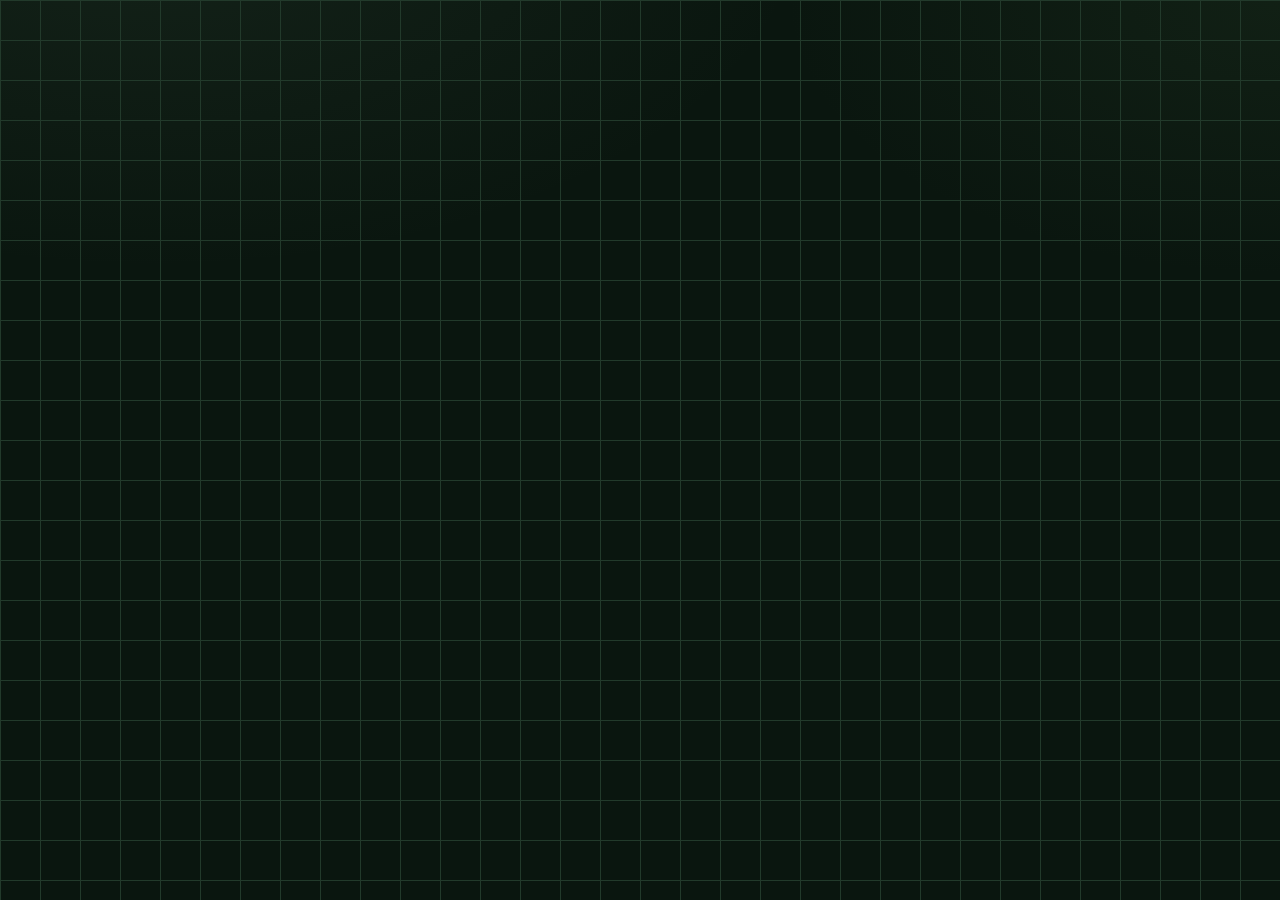
==== configuracion.html @ 3f94ef8c "Create configuracion.html" ====
<!DOCTYPE html>
<html lang="es">
<head>
  <meta charset="UTF-8" />
  <meta name="viewport" content="width=device-width, initial-scale=1.0" />
  <title>Configuración — Gestión de pedidos</title>
  <link rel="stylesheet" href="styles.css" />
  <link rel="icon" type="image/x-icon" href="favicon.ico">
</head>
<body>

<!-- ============================================================
     MODAL DE LOGIN
============================================================ -->
<div class="modal-overlay" id="modal-login-overlay">
  <div class="modal modal-login" id="modal-login">
    <div class="login-header">
      <img src="LOGO-Photoroom.png" alt="Logo" class="login-logo" />
      <h2>Gestión de Pedidos</h2>
      <p>Inicia sesión para continuar</p>
    </div>
    <div class="login-body">
      <div class="modal-field">
        <label for="login-email">📧 Email</label>
        <input type="email" id="login-email" placeholder="tu@email.com" />
      </div>
      <div class="modal-field">
        <label for="login-password">🔒 Contraseña</label>
        <input type="password" id="login-password" placeholder="••••••••" />
      </div>
      <p class="modal-hint error-msg" id="login-error" style="margin-top: 8px;"></p>
      <p class="modal-hint" id="login-loading" style="color: var(--text-muted); text-align: center; display: none;">
        Validando credenciales...
      </p>
    </div>
    <div class="login-footer">
      <button class="modal-btn primary" id="btn-login" onclick="autenticarConfig()" style="width: 100%;">
        🔓 Iniciar sesión
      </button>
    </div>
    <div class="login-footer-info">
      <small>🔐 Tu sesión se mantendrá segura. Cerrar la sesión eliminará tu token.</small>
    </div>
  </div>
</div>

<!-- ============================================================
     CONTENIDO PRINCIPAL
============================================================ -->
<div class="main-container" id="main-app" style="display: none;">
<div class="app-shell">

  <!-- SIDEBAR -->
  <aside class="sidebar">
    <div class="sidebar-logo">
      <img src="LOGO-Photoroom.png" alt="Logo" />
      <span>Gestión de<br>Pedidos</span>
    </div>

    <ul class="sidebar-nav">
      <li><a href="index.html">
        <svg width="17" height="17" viewBox="0 0 24 24" fill="none" stroke="currentColor" stroke-width="2" stroke-linecap="round" stroke-linejoin="round"><circle cx="9" cy="21" r="1"></circle><circle cx="20" cy="21" r="1"></circle><path d="M1 1h4l2.68 13.39a2 2 0 0 0 2 1.61h9.72a2 2 0 0 0 2-1.61L23 6H6"></path></svg>
        <span>Pedidos</span>
      </a></li>
      <li><a href="Reportes.html">
        <svg width="17" height="17" viewBox="0 0 24 24" fill="none" stroke="currentColor" stroke-width="2" stroke-linecap="round" stroke-linejoin="round"><line x1="18" y1="20" x2="18" y2="10"></line><line x1="12" y1="20" x2="12" y2="4"></line><line x1="6" y1="20" x2="6" y2="14"></line></svg>
        <span>Reporte</span>
      </a></li>
      <li><a href="Historial.html">
        <svg width="17" height="17" viewBox="0 0 24 24" fill="none" stroke="currentColor" stroke-width="2" stroke-linecap="round" stroke-linejoin="round"><circle cx="12" cy="12" r="10"></circle><polyline points="12 6 12 12 16 14"></polyline></svg>
        <span>Historial</span>
      </a></li>
      <li><a href="Sacadores.html">
        <svg width="17" height="17" viewBox="0 0 24 24" fill="none" stroke="currentColor" stroke-width="2" stroke-linecap="round" stroke-linejoin="round"><path d="M17 21v-2a4 4 0 0 0-4-4H5a4 4 0 0 0-4 4v2"></path><circle cx="9" cy="7" r="4"></circle><path d="M23 21v-2a4 4 0 0 0-3-3.87"></path><path d="M16 3.13a4 4 0 0 1 0 7.75"></path></svg>
        <span>Sacadores</span>
      </a></li>
      <li><a href="#">
        <svg width="17" height="17" viewBox="0 0 24 24" fill="none" stroke="currentColor" stroke-width="2" stroke-linecap="round" stroke-linejoin="round"><path d="M21 16V8a2 2 0 0 0-1-1.73l-7-4a2 2 0 0 0-2 0l-7 4A2 2 0 0 0 3 8v8a2 2 0 0 0 1 1.73l7 4a2 2 0 0 0 2 0l7-4A2 2 0 0 0 21 16z"></path><polyline points="3.27 6.96 12 12.01 20.73 6.96"></polyline><line x1="12" y1="22.08" x2="12" y2="12"></line></svg>
        <span>Productos</span>
      </a></li>
      <li><a href="Configuracion.html" class="active">
        <svg width="17" height="17" viewBox="0 0 24 24" fill="none" stroke="currentColor" stroke-width="2" stroke-linecap="round" stroke-linejoin="round"><circle cx="12" cy="12" r="3"></circle><path d="M19.4 15a1.65 1.65 0 0 0 .33 1.82l.06.06a2 2 0 1 1-2.83 2.83l-.06-.06a1.65 1.65 0 0 0-1.82-.33 1.65 1.65 0 0 0-1 1.51V21a2 2 0 0 1-4 0v-.09A1.65 1.65 0 0 0 9 19.4a1.65 1.65 0 0 0-1.82.33l-.06.06a2 2 0 1 1-2.83-2.83l.06-.06a1.65 1.65 0 0 0 .33-1.82 1.65 1.65 0 0 0-1.51-1H3a2 2 0 0 1 0-4h.09A1.65 1.65 0 0 0 4.6 9a1.65 1.65 0 0 0-.33-1.82l-.06-.06a2 2 0 1 1 2.83-2.83l.06.06a1.65 1.65 0 0 0 1.82.33H9a1.65 1.65 0 0 0 1-1.51V3a2 2 0 0 1 4 0v.09a1.65 1.65 0 0 0 1 1.51 1.65 1.65 0 0 0 1.82-.33l.06-.06a2 2 0 1 1 2.83 2.83l-.06.06a1.65 1.65 0 0 0-.33 1.82V9a1.65 1.65 0 0 0 1.51 1H21a2 2 0 0 1 0 4h-.09a1.65 1.65 0 0 0-1.51 1z"></path></svg>
        <span>Configuración</span>
      </a></li>
    </ul>

    <div class="sidebar-clock">
      <div class="sidebar-clock-icon">
        <svg width="17" height="17" viewBox="0 0 24 24" fill="none" stroke="currentColor" stroke-width="2" stroke-linecap="round" stroke-linejoin="round"><circle cx="12" cy="12" r="10"></circle><polyline points="12 6 12 12 16 14"></polyline></svg>
      </div>
      <div>
        <div class="sidebar-clock-label">Hora actual</div>
        <div class="sidebar-clock-time" id="sidebar-clock-time">--:--:--</div>
        <div class="sidebar-clock-date" id="sidebar-clock-date"></div>
      </div>
    </div>
  </aside>

  <!-- CONTENIDO -->
  <div class="content-area">

    <header class="header-bar">
      <div class="header-page">
        <div class="header-page-icon">
          <svg width="18" height="18" viewBox="0 0 24 24" fill="none" stroke="currentColor" stroke-width="2" stroke-linecap="round" stroke-linejoin="round"><circle cx="12" cy="12" r="3"></circle><path d="M19.4 15a1.65 1.65 0 0 0 .33 1.82l.06.06a2 2 0 1 1-2.83 2.83l-.06-.06a1.65 1.65 0 0 0-1.82-.33 1.65 1.65 0 0 0-1 1.51V21a2 2 0 0 1-4 0v-.09A1.65 1.65 0 0 0 9 19.4a1.65 1.65 0 0 0-1.82.33l-.06.06a2 2 0 1 1-2.83-2.83l.06-.06a1.65 1.65 0 0 0 .33-1.82 1.65 1.65 0 0 0-1.51-1H3a2 2 0 0 1 0-4h.09A1.65 1.65 0 0 0 4.6 9a1.65 1.65 0 0 0-.33-1.82l-.06-.06a2 2 0 1 1 2.83-2.83l.06.06a1.65 1.65 0 0 0 1.82.33H9a1.65 1.65 0 0 0 1-1.51V3a2 2 0 0 1 4 0v.09a1.65 1.65 0 0 0 1 1.51 1.65 1.65 0 0 0 1.82-.33l.06-.06a2 2 0 1 1 2.83 2.83l-.06.06a1.65 1.65 0 0 0-.33 1.82V9a1.65 1.65 0 0 0 1.51 1H21a2 2 0 0 1 0 4h-.09a1.65 1.65 0 0 0-1.51 1z"></path></svg>
        </div>
        <span class="header-page-title">Configuración</span>
      </div>
      <div class="header-actions">
        <div class="user-menu" tabindex="0">
          <button class="user-menu-trigger" type="button">
            <span class="user-avatar">
              <svg width="15" height="15" viewBox="0 0 24 24" fill="none" stroke="currentColor" stroke-width="2" stroke-linecap="round" stroke-linejoin="round"><path d="M20 21v-2a4 4 0 0 0-4-4H8a4 4 0 0 0-4 4v2"></path><circle cx="12" cy="7" r="4"></circle></svg>
            </span>
            <span class="user-info">
              <span class="user-name" id="usuario-nombre">Usuario</span>
              <span class="user-role">Administrador</span>
            </span>
            <svg class="chevron" width="13" height="13" viewBox="0 0 24 24" fill="none" stroke="currentColor" stroke-width="2.4" stroke-linecap="round" stroke-linejoin="round"><polyline points="6 9 12 15 18 9"></polyline></svg>
          </button>
          <div class="user-menu-dropdown">
            <button type="button" onclick="cerrarSesionConfig()">
              <svg width="14" height="14" viewBox="0 0 24 24" fill="none" stroke="currentColor" stroke-width="2" stroke-linecap="round" stroke-linejoin="round"><path d="M9 21H5a2 2 0 0 1-2-2V5a2 2 0 0 1 2-2h4"></path><polyline points="16 17 21 12 16 7"></polyline><line x1="21" y1="12" x2="9" y2="12"></line></svg>
              Cerrar sesión
            </button>
          </div>
        </div>
      </div>
    </header>

    <div class="page-heading">
      <h1>Configuración</h1>
      <p>Administra usuarios, roles y los parámetros generales del sistema</p>
    </div>

    <!-- ============================================================
         LAYOUT: sub-nav de configuración + panel de contenido
    ============================================================ -->
    <div class="config-layout" style="display:flex;gap:20px;align-items:flex-start;">

      <!-- SUB-NAV -->
      <nav class="config-subnav" style="flex:0 0 260px;background:var(--surface,#161622);border-radius:12px;padding:10px;">
        <button class="config-tab-btn active" data-tab="usuarios" onclick="mostrarTabConfig('usuarios')">👥 Gestión de Usuarios y Roles</button>
        <button class="config-tab-btn" data-tab="general" onclick="mostrarTabConfig('general')">⚙️ Configuración General</button>
        <button class="config-tab-btn" data-tab="sucursales" onclick="mostrarTabConfig('sucursales')">🏬 Sucursales</button>
        <button class="config-tab-btn" data-tab="horarios" onclick="mostrarTabConfig('horarios')">⏱️ Horarios y Pausas Automáticas</button>
        <button class="config-tab-btn" data-tab="apariencia" onclick="mostrarTabConfig('apariencia')">🎨 Apariencia</button>
        <button class="config-tab-btn" data-tab="notificaciones" onclick="mostrarTabConfig('notificaciones')">🔔 Notificaciones</button>
        <button class="config-tab-btn" data-tab="parametros" onclick="mostrarTabConfig('parametros')">📦 Parámetros de Pedidos</button>
        <button class="config-tab-btn" data-tab="seguridad" onclick="mostrarTabConfig('seguridad')">🔒 Seguridad</button>
        <button class="config-tab-btn" data-tab="backups" onclick="mostrarTabConfig('backups')">💾 Copias de Seguridad</button>
        <button class="config-tab-btn" data-tab="integraciones" onclick="mostrarTabConfig('integraciones')">🔌 Integraciones</button>
        <button class="config-tab-btn" data-tab="reportes-config" onclick="mostrarTabConfig('reportes-config')">📊 Configuración de Reportes</button>
      </nav>

      <!-- PANEL -->
      <div class="config-panel" style="flex:1;min-width:0;">

        <!-- ── TAB: USUARIOS (funcional) ── -->
        <div class="config-tab-panel" id="tab-usuarios">
          <div class="filters-card">
            <div class="filters-card-title">Usuarios del sistema</div>
            <div class="filters-actions">
              <button class="add" type="button" onclick="abrirModalUsuario()">+ Registrar usuario</button>
            </div>
          </div>

          <div class="list-section">
            <div class="list-toolbar">
              <input type="text" id="usr-filtro-texto" placeholder="🔍 Buscar por nombre o email..." oninput="renderListaUsuarios()" />
              <span class="filter-count" id="usr-filter-count">0 usuarios</span>
            </div>
            <div id="usuarios-list">
              <div class="empty-state" id="usr-empty-state">
                <div class="empty-state-icon">👥</div>
                <div>No hay usuarios registrados todavía.</div>
              </div>
            </div>
          </div>
        </div>

        <!-- ── TABS placeholder (arquitectura lista, contenido pendiente) ── -->
        <div class="config-tab-panel" id="tab-general" style="display:none;">
          <div class="filters-card"><div class="filters-card-title">⚙️ Configuración General</div>
          <p class="modal-hint">Próximamente: nombre de la empresa, zona horaria, moneda.</p></div>
        </div>
        <div class="config-tab-panel" id="tab-sucursales" style="display:none;">
          <div class="filters-card"><div class="filters-card-title">🏬 Sucursales</div>
          <p class="modal-hint">Próximamente: alta y gestión de sucursales/almacenes.</p></div>
        </div>
        <div class="config-tab-panel" id="tab-horarios" style="display:none;">
          <div class="filters-card"><div class="filters-card-title">⏱️ Horarios y Pausas Automáticas</div>
          <p class="modal-hint">Ya gestionable hoy desde <a href="Sacadores.html">Sacadores</a> (horario individual) y el botón "Horas Extras" en Pedidos. Aquí irán las reglas globales por defecto.</p></div>
        </div>
        <div class="config-tab-panel" id="tab-apariencia" style="display:none;">
          <div class="filters-card"><div class="filters-card-title">🎨 Apariencia</div>
          <p class="modal-hint">Próximamente: tema, colores y logo.</p></div>
        </div>
        <div class="config-tab-panel" id="tab-notificaciones" style="display:none;">
          <div class="filters-card"><div class="filters-card-title">🔔 Notificaciones</div>
          <p class="modal-hint">Próximamente: alertas por email/Slack de pedidos atrasados.</p></div>
        </div>
        <div class="config-tab-panel" id="tab-parametros" style="display:none;">
          <div class="filters-card"><div class="filters-card-title">📦 Parámetros de Pedidos</div>
          <p class="modal-hint">Próximamente: umbral de equipo (hoy fijo en 100 referencias) y otros valores por defecto.</p></div>
        </div>
        <div class="config-tab-panel" id="tab-seguridad" style="display:none;">
          <div class="filters-card"><div class="filters-card-title">🔒 Seguridad</div>
          <p class="modal-hint">Próximamente: expiración de sesión, políticas de contraseña.</p></div>
        </div>
        <div class="config-tab-panel" id="tab-backups" style="display:none;">
          <div class="filters-card"><div class="filters-card-title">💾 Copias de Seguridad</div>
          <p class="modal-hint">Próximamente: exportar/respaldar la base de datos.</p></div>
        </div>
        <div class="config-tab-panel" id="tab-integraciones" style="display:none;">
          <div class="filters-card"><div class="filters-card-title">🔌 Integraciones</div>
          <p class="modal-hint">Próximamente: webhooks u otras integraciones externas.</p></div>
        </div>
        <div class="config-tab-panel" id="tab-reportes-config" style="display:none;">
          <div class="filters-card"><div class="filters-card-title">📊 Configuración de Reportes</div>
          <p class="modal-hint">Próximamente: KPIs por defecto del dashboard de Reportes.</p></div>
        </div>

      </div>
    </div>

  </div><!-- /content-area -->

</div><!-- /app-shell -->
</div><!-- /main-container -->

<!-- ============================================================
     MODAL: Registrar / Editar usuario
============================================================ -->
<div class="modal-overlay" id="modal-usuario-overlay" onclick="handleUsuarioOverlayClick(event)">
  <div class="modal" id="modal-usuario" style="max-width:480px;">
    <div class="modal-header">
      <div class="modal-title" id="usuario-modal-title">Registrar usuario</div>
      <div class="modal-subtitle">Nombre, email, contraseña y rol</div>
    </div>
    <div class="modal-body">
      <div class="modal-field">
        <label for="usr-nombre">Nombre completo</label>
        <input type="text" id="usr-nombre" placeholder="Ej: María Pérez" />
      </div>
      <div class="modal-field">
        <label for="usr-email">Email</label>
        <input type="email" id="usr-email" placeholder="usuario@empresa.com" />
      </div>
      <div class="modal-field">
        <label for="usr-password">Contraseña <span id="usr-password-hint-edit" style="display:none;font-weight:400;">(dejar vacío para no cambiarla)</span></label>
        <input type="password" id="usr-password" placeholder="Mínimo 6 caracteres" />
      </div>
      <div class="modal-field">
        <label for="usr-rol">Rol</label>
        <select id="usr-rol">
          <option value="Operador">Operador</option>
          <option value="Administrador">Administrador</option>
        </select>
      </div>
      <div class="modal-field" id="usr-activo-wrap" style="display:none;align-items:center;gap:8px;">
        <input type="checkbox" id="usr-activo" style="width:auto;" />
        <label for="usr-activo" style="margin:0;">Activo</label>
      </div>
      <p class="modal-hint error-msg" id="usr-error"></p>
    </div>
    <div class="modal-footer">
      <button class="modal-btn secondary" onclick="cerrarModalUsuario()">Cancelar</button>
      <button class="modal-btn primary" id="usr-btn-guardar" onclick="guardarUsuario()">Guardar</button>
    </div>
  </div>
</div>

<style>
  .config-tab-btn {
    display: block;
    width: 100%;
    text-align: left;
    padding: 10px 12px;
    margin-bottom: 4px;
    border: none;
    border-radius: 8px;
    background: transparent;
    color: inherit;
    font-size: 13px;
    cursor: pointer;
  }
  .config-tab-btn:hover { background: var(--surface2, #1e1e2e); }
  .config-tab-btn.active { background: var(--accent, #2d6a4f); color: #fff; font-weight: 600; }
</style>

<!-- Scripts en orden correcto -->
<script src="gm-api.js"></script>
<script src="configuracion.js"></script>

<script>
  function handleUsuarioOverlayClick(e) {
    if (e.target === document.getElementById("modal-usuario-overlay")) cerrarModalUsuario();
  }
  document.addEventListener("DOMContentLoaded", () => {
    document.addEventListener("keydown", e => {
      if (e.key === "Escape") cerrarModalUsuario();
    });
    inicializarAutenticacionConfig();
  });
</script>

</body>
</html>
---- styles.css ----
/* ============================================================
   GESTIÓN DE PEDIDOS — DESIGN SYSTEM
   Paleta: Bosque profundo (#0F2A1D → #E3EED4)
   ============================================================ */

/* ============================================================
   IMPORTS
============================================================ */
@import url('https://fonts.googleapis.com/css2?family=Manrope:wght@400;500;600;700;800&family=JetBrains+Mono:wght@400;500;600;700&display=swap');

/* ============================================================
   TOKENS
   — Los 5 tonos de la paleta viven tal cual como fondo/texto.
   — Los estados (éxito/alerta/peligro/equipo) usan matices
     complementarios (ámbar, terracota, petróleo) para no
     competir visualmente con el verde de marca.
============================================================ */
:root {
  /* Superficie — construida a partir de #0F2A1D / #375534 */
  --bg:            #0a160f;
  --bg-surface:    #0f2118;
  --bg-card:       #14281d;
  --bg-elevated:   rgba(55, 85, 52, 0.32);
  --border:        #223a2b;
  --border-light:  #3a5a41;

  /* Marca — #6B9071 y #375534 de la paleta */
  --accent:        #6b9071;
  --accent-soft:   #86a98d;
  --accent-deep:   #375534;
  --accent-glow:   rgba(107, 144, 113, 0.30);

  /* Estados semánticos (complementarios, no verdes) */
  --success:       #7fb88f;
  --success-glow:  rgba(127, 184, 143, 0.24);
  --warn:          #d9a441;
  --warn-glow:     rgba(217, 164, 65, 0.22);
  --danger:        #c1543c;
  --danger-glow:   rgba(193, 84, 60, 0.22);
  --team:          #4c8b93;
  --team-glow:     rgba(76, 139, 147, 0.26);
  --team-dim:      rgba(76, 139, 147, 0.13);

  /* Texto — #E3EED4 y #AEC3B0 de la paleta */
  --text-primary:   #e3eed4;
  --text-secondary: #aec3b0;
  --text-muted:     #6e8577;

  --radius-sm:  8px;
  --radius:     14px;
  --radius-lg:  20px;
  --radius-pill: 999px;

  --font-ui:   'Manrope', sans-serif;
  --font-mono: 'JetBrains Mono', monospace;

  --ease: cubic-bezier(0.22, 1, 0.36, 1);
  --ease-snap: cubic-bezier(0.34, 1.56, 0.64, 1);

  --shadow-card:     0 4px 24px rgba(4, 12, 8, 0.5), 0 1px 3px rgba(4, 12, 8, 0.35);
  --shadow-elevated: 0 24px 60px rgba(3, 9, 6, 0.6);
  --shadow-glow:     0 0 26px var(--accent-glow);

  /* Ancho del panel lateral, referenciado por el shell y el header */
  --sidebar-w: 240px;
}

/* ============================================================
   RESET & BASE
============================================================ */
*, *::before, *::after {
  margin: 0; padding: 0;
  box-sizing: border-box;
}

html { scroll-behavior: smooth; }

::selection {
  background: var(--accent-deep);
  color: var(--text-primary);
}

body {
  background:
    radial-gradient(1100px 600px at 12% -10%, rgba(107, 144, 113, 0.10), transparent 60%),
    radial-gradient(900px 500px at 100% 0%, rgba(55, 85, 52, 0.16), transparent 55%),
    var(--bg);
  color: var(--text-primary);
  font-family: var(--font-ui);
  font-size: 14px;
  line-height: 1.6;
  min-height: 100vh;
  padding: 24px 28px 60px;
  background-image:
    linear-gradient(var(--border) 1px, transparent 1px),
    linear-gradient(90deg, var(--border) 1px, transparent 1px),
    radial-gradient(1100px 600px at 12% -10%, rgba(107, 144, 113, 0.10), transparent 60%),
    radial-gradient(900px 500px at 100% 0%, rgba(55, 85, 52, 0.16), transparent 55%);
  background-size: 40px 40px, 40px 40px, auto, auto;
  background-attachment: fixed;
}

/* Foco de teclado visible en toda la app */
a:focus-visible,
button:focus-visible,
input:focus-visible,
select:focus-visible {
  outline: 2px solid var(--accent);
  outline-offset: 2px;
}

@media (prefers-reduced-motion: reduce) {
  *, *::before, *::after {
    animation-duration: 0.001ms !important;
    animation-iteration-count: 1 !important;
    transition-duration: 0.001ms !important;
    scroll-behavior: auto !important;
  }
}

/* ============================================================
   SCROLLBAR
============================================================ */
::-webkit-scrollbar { width: 6px; height: 6px; }
::-webkit-scrollbar-track { background: transparent; }
::-webkit-scrollbar-thumb {
  background: var(--border-light);
  border-radius: 3px;
}
::-webkit-scrollbar-thumb:hover { background: var(--accent); }

/* ============================================================
   NAVBAR
============================================================ */
.navbar {
  background: var(--bg-surface);
  border: 1px solid var(--border);
  border-radius: var(--radius-lg);
  padding: 14px 24px;
  display: flex;
  justify-content: space-between;
  align-items: center;
  margin-bottom: 32px;
  position: sticky;
  top: 16px;
  z-index: 100;
  backdrop-filter: blur(12px);
  box-shadow: var(--shadow-card);
  position: relative;
  overflow: hidden;
}

.navbar::after {
  content: "";
  position: absolute;
  left: 0; right: 0; bottom: 0;
  height: 2px;
  background: linear-gradient(90deg, transparent, var(--accent), transparent);
  background-size: 200% 100%;
  animation: navGlide 6s var(--ease) infinite;
  opacity: 0.55;
}

@keyframes navGlide {
  0%   { background-position: 200% 0; }
  100% { background-position: -200% 0; }
}

.navbar-logo {
  display: flex;
  align-items: center;
  gap: 12px;
  font-size: 16px;
  font-weight: 800;
  color: var(--text-primary);
  letter-spacing: -0.02em;
}

.navbar-logo img {
  height: 34px;
  width: auto;
  filter: brightness(1.05);
  border-radius: 8px;
  transition: transform 0.4s var(--ease);
}

.navbar-logo:hover img { transform: rotate(-4deg) scale(1.04); }

.navbar-links {
  display: flex;
  gap: 8px;
  list-style: none;
  align-items: center;
}

.navbar-links a {
  text-decoration: none;
  color: var(--text-secondary);
  padding: 7px 14px;
  border-radius: var(--radius-sm);
  font-size: 13px;
  font-weight: 600;
  transition: color 0.2s var(--ease), background 0.2s var(--ease), border-color 0.2s var(--ease);
  border: 1px solid transparent;
  position: relative;
}

.navbar-links a:hover,
.navbar-links a.active {
  background: var(--bg-elevated);
  color: var(--text-primary);
  border-color: var(--border-light);
}

.navbar-links a.active {
  color: var(--accent-soft);
  box-shadow: inset 0 0 0 1px rgba(107, 144, 113, 0.25);
}

/* ============================================================
   HEADING
============================================================ */
h1 {
  font-size: 27px;
  font-weight: 800;
  letter-spacing: -0.03em;
  margin-bottom: 24px;
  color: var(--text-primary);
  display: flex;
  align-items: center;
  gap: 12px;
}

h1::before {
  content: "";
  display: inline-block;
  width: 5px;
  height: 28px;
  border-radius: 3px;
  background: linear-gradient(to bottom, var(--accent), var(--success));
  box-shadow: 0 0 12px var(--accent-glow);
}

/* ============================================================
   MAIN CONTAINER
============================================================ */
.main-container {
  max-width: 1400px;
  margin: 0 auto;
  display: flex;
  flex-direction: column;
  gap: 24px;
  animation: fadeIn 0.5s var(--ease);
}

@keyframes fadeIn {
  from { opacity: 0; }
  to   { opacity: 1; }
}

/* ============================================================
   STATS BAR
============================================================ */
.stats-bar {
  display: flex;
  gap: 12px;
  flex-wrap: wrap;
}

.stat-pill {
  display: flex;
  align-items: center;
  gap: 8px;
  background: var(--bg-surface);
  border: 1px solid var(--border);
  border-radius: var(--radius-pill);
  padding: 8px 18px;
  font-size: 13px;
  font-weight: 700;
  transition: border-color 0.25s var(--ease), transform 0.25s var(--ease), box-shadow 0.25s var(--ease);
}

.stat-pill:hover {
  transform: translateY(-2px);
  box-shadow: var(--shadow-card);
}

.stat-pill .stat-dot {
  width: 8px;
  height: 8px;
  border-radius: 50%;
  flex-shrink: 0;
  position: relative;
}

.stat-pill .stat-dot::after {
  content: "";
  position: absolute;
  inset: -4px;
  border-radius: 50%;
  background: inherit;
  opacity: 0.45;
  animation: pillPulse 2.4s ease-in-out infinite;
}

@keyframes pillPulse {
  0%   { transform: scale(0.6); opacity: 0.5; }
  70%  { transform: scale(1.9); opacity: 0; }
  100% { transform: scale(1.9); opacity: 0; }
}

.stat-pill.activos     .stat-dot { background: var(--accent); }
.stat-pill.pausados    .stat-dot { background: var(--warn); }
.stat-pill.finalizados .stat-dot { background: var(--success); }

.stat-pill .stat-num   { font-family: var(--font-mono); font-size: 15px; color: var(--text-primary); }
.stat-pill .stat-label { color: var(--text-secondary); font-size: 12px; }

/* ============================================================
   FORM CARD
============================================================ */
.form-card {
  background: var(--bg-surface);
  border: 1px solid var(--border);
  border-radius: var(--radius-lg);
  padding: 24px 28px;
  display: flex;
  flex-wrap: wrap;
  gap: 14px;
  align-items: center;
  box-shadow: var(--shadow-card);
}

/* ============================================================
   FILTER BAR
============================================================ */
.filter-bar {
  display: flex;
  gap: 10px;
  align-items: center;
  flex-wrap: wrap;
}

.filter-bar input,
.filter-bar select {
  min-width: 180px;
  background: var(--bg-surface);
  border: 1px solid var(--border-light);
  color: var(--text-primary);
  font-family: var(--font-ui);
  font-size: 13px;
  padding: 9px 14px;
  border-radius: var(--radius-sm);
  transition: border-color 0.2s var(--ease), box-shadow 0.2s var(--ease);
}

.filter-bar input::placeholder { color: var(--text-muted); }

.filter-bar input:focus,
.filter-bar select:focus {
  outline: none;
  border-color: var(--accent);
  box-shadow: 0 0 0 3px var(--accent-glow);
}

.filter-bar select {
  appearance: none;
  -webkit-appearance: none;
  background-image: url("data:image/svg+xml,%3Csvg xmlns='http://www.w3.org/2000/svg' width='12' height='12' viewBox='0 0 12 12'%3E%3Cpath fill='%23aec3b0' d='M6 8L1 3h10z'/%3E%3C/svg%3E");
  background-repeat: no-repeat;
  background-position: right 12px center;
  padding-right: 32px;
}

.filter-bar select option { background: var(--bg-surface); color: var(--text-primary); }

.filter-count {
  font-size: 12px;
  color: var(--text-muted);
  font-family: var(--font-mono);
  margin-left: 4px;
}

.btn-clear-filter {
  background: transparent;
  border: 1px solid var(--border-light);
  color: var(--text-secondary);
  font-size: 12px;
  padding: 8px 14px;
  border-radius: var(--radius-pill);
  cursor: pointer;
  transition: all 0.2s var(--ease);
  font-family: var(--font-ui);
}

.btn-clear-filter:hover {
  border-color: var(--danger);
  color: var(--danger);
  background: var(--danger-glow);
}

/* ============================================================
   INPUTS & SELECTS (global)
============================================================ */
input, select {
  background: var(--bg);
  border: 1px solid var(--border-light);
  color: var(--text-primary);
  font-family: var(--font-ui);
  font-size: 13px;
  padding: 10px 14px;
  border-radius: var(--radius-sm);
  min-width: 200px;
  transition: border-color 0.2s var(--ease), box-shadow 0.2s var(--ease), background 0.2s var(--ease);
  appearance: none;
  -webkit-appearance: none;
}

input::placeholder { color: var(--text-muted); }

input:focus, select:focus {
  outline: none;
  border-color: var(--accent);
  box-shadow: 0 0 0 3px var(--accent-glow);
  background: var(--bg-surface);
}

select {
  background-image: url("data:image/svg+xml,%3Csvg xmlns='http://www.w3.org/2000/svg' width='12' height='12' viewBox='0 0 12 12'%3E%3Cpath fill='%23aec3b0' d='M6 8L1 3h10z'/%3E%3C/svg%3E");
  background-repeat: no-repeat;
  background-position: right 12px center;
  padding-right: 32px;
}

select option { background: var(--bg-surface); color: var(--text-primary); }

/* ============================================================
   TOP ACTIONS
============================================================ */
.top-actions {
  display: flex;
  gap: 10px;
  flex-wrap: wrap;
  align-items: center;
}

/* ============================================================
   BUTTONS
   Acciones = píldora (eco de las cápsulas de la paleta),
   contenedores = esquina suave. Jerarquía visual clara.
============================================================ */
button {
  font-family: var(--font-ui);
  font-size: 13px;
  font-weight: 700;
  padding: 10px 20px;
  border-radius: var(--radius-pill);
  border: 1px solid transparent;
  cursor: pointer;
  transition: transform 0.15s var(--ease-snap), box-shadow 0.25s var(--ease), background 0.2s var(--ease), border-color 0.2s var(--ease), color 0.2s var(--ease);
  letter-spacing: 0.01em;
  white-space: nowrap;
  position: relative;
}

button:active { transform: scale(0.96); }

.add {
  background: linear-gradient(135deg, var(--accent-deep), var(--accent));
  color: var(--text-primary);
  border-color: var(--accent-deep);
}
.add:hover {
  box-shadow: 0 6px 20px var(--accent-glow);
  transform: translateY(-1px);
}

.pause { background: transparent; color: var(--warn); border-color: var(--warn); }
.pause:hover { background: var(--warn-glow); transform: translateY(-1px); }

.star { background: transparent; color: var(--success); border-color: var(--success); }
.star:hover { background: var(--success-glow); transform: translateY(-1px); }

button[onclick="eliminarTodos()"],
.btn-delete-all {
  background: transparent; color: var(--danger); border-color: var(--danger);
}
button[onclick="eliminarTodos()"]:hover,
.btn-delete-all:hover { background: var(--danger-glow); transform: translateY(-1px); }

/* ============================================================
   TASK LIST GRID
============================================================ */
#task-list {
  display: grid;
  grid-template-columns: repeat(auto-fill, minmax(300px, 1fr));
  gap: 18px;
}

/* ============================================================
   TASK CARD
============================================================ */
.task {
  background: var(--bg-card);
  border: 1px solid var(--border);
  border-radius: var(--radius-lg);
  padding: 20px;
  display: flex;
  flex-direction: column;
  gap: 12px;
  box-shadow: var(--shadow-card);
  transition: border-color 0.3s var(--ease), transform 0.3s var(--ease), box-shadow 0.3s var(--ease);
  position: relative;
  overflow: hidden;
  animation: slideIn 0.4s var(--ease) backwards;
}

#task-list .task:nth-child(1) { animation-delay: 0.02s; }
#task-list .task:nth-child(2) { animation-delay: 0.06s; }
#task-list .task:nth-child(3) { animation-delay: 0.10s; }
#task-list .task:nth-child(4) { animation-delay: 0.14s; }
#task-list .task:nth-child(5) { animation-delay: 0.18s; }
#task-list .task:nth-child(n+6) { animation-delay: 0.20s; }

@keyframes slideIn {
  from { opacity: 0; transform: translateY(14px) scale(0.98); }
  to   { opacity: 1; transform: translateY(0) scale(1); }
}

@keyframes fadeOut {
  to { opacity: 0; transform: translateY(-8px) scale(0.97); }
}

.task::after {
  content: "";
  position: absolute;
  top: 0; left: 0; right: 0;
  height: 3px;
  background: linear-gradient(90deg, var(--accent-deep), var(--accent), var(--success));
  background-size: 200% 100%;
  background-position: 0% 0%;
  opacity: 0.75;
  transition: opacity 0.3s var(--ease), background-position 0.6s var(--ease);
}

.task:hover {
  border-color: var(--border-light);
  transform: translateY(-4px);
  box-shadow: var(--shadow-card), var(--shadow-glow);
}

.task:hover::after {
  opacity: 1;
  background-position: 100% 0%;
}

.task.finalizado { border-color: var(--success); }
.task.finalizado::after { background: var(--success); opacity: 1; }

/* Tarjeta con equipo */
.task.en-equipo {
  border-color: rgba(76, 139, 147, 0.4);
}
.task.en-equipo::after {
  background: linear-gradient(90deg, var(--team), var(--accent));
  opacity: 0.9;
}

.task-header {
  display: flex;
  justify-content: space-between;
  align-items: flex-start;
}

.task-code {
  font-family: var(--font-mono);
  font-size: 16px;
  font-weight: 700;
  color: var(--accent-soft);
  letter-spacing: -0.02em;
}

.btn-delete {
  background: transparent;
  border: none;
  color: var(--text-muted);
  font-size: 14px;
  padding: 4px 6px;
  border-radius: 4px;
  line-height: 1;
  transition: color 0.2s var(--ease), background 0.2s var(--ease), transform 0.2s var(--ease);
}
.btn-delete:hover { color: var(--danger); background: var(--danger-glow); transform: scale(1.1); }

.task-sacador {
  font-size: 13px;
  font-weight: 700;
  color: var(--text-primary);
  line-height: 1.3;
}

.task-meta {
  display: flex;
  gap: 8px;
  flex-wrap: wrap;
  align-items: center;
}

.meta-item {
  font-size: 12px;
  color: var(--text-secondary);
  background: var(--bg-elevated);
  padding: 3px 10px;
  border-radius: var(--radius-pill);
  border: 1px solid var(--border);
}

/* ============================================================
   EQUIPO SECTION en la tarjeta
============================================================ */
.task-team {
  background: var(--team-dim);
  border: 1px solid rgba(76, 139, 147, 0.28);
  border-radius: var(--radius-sm);
  padding: 10px 12px;
  display: flex;
  flex-direction: column;
  gap: 6px;
}

.task-team-title {
  font-size: 10px;
  font-weight: 800;
  text-transform: uppercase;
  letter-spacing: 0.08em;
  color: var(--team);
  margin-bottom: 2px;
}

.task-team-member {
  display: flex;
  align-items: flex-start;
  gap: 8px;
  font-size: 12px;
  color: var(--text-primary);
}

.task-team-member .member-role {
  font-size: 10px;
  font-weight: 700;
  text-transform: uppercase;
  letter-spacing: 0.06em;
  padding: 2px 8px;
  border-radius: var(--radius-pill);
  flex-shrink: 0;
  margin-top: 1px;
}

.member-role.lider {
  background: rgba(76, 139, 147, 0.2);
  color: var(--team);
  border: 1px solid rgba(76, 139, 147, 0.32);
}

.member-role.auxiliar {
  background: rgba(107, 144, 113, 0.15);
  color: var(--accent-soft);
  border: 1px solid rgba(107, 144, 113, 0.28);
}

.member-info {
  display: flex;
  flex-direction: column;
  gap: 2px;
  min-width: 0;
}

.member-joined {
  font-size: 10px;
  color: var(--text-muted);
  font-family: var(--font-mono);
  line-height: 1.2;
}

.btn-add-aux {
  background: transparent;
  border: 1px dashed rgba(76, 139, 147, 0.45);
  color: var(--team);
  font-size: 11px;
  font-weight: 700;
  padding: 7px 12px;
  border-radius: var(--radius-pill);
  cursor: pointer;
  transition: all 0.2s var(--ease);
  width: 100%;
  margin-top: 4px;
  font-family: var(--font-ui);
  letter-spacing: 0.02em;
}

.btn-add-aux:hover {
  background: var(--team-dim);
  border-color: var(--team);
  border-style: solid;
}

/* ============================================================
   BADGE PRÓXIMA PAUSA
============================================================ */
.badge-pausa {
  display: inline-flex;
  align-items: center;
  gap: 5px;
  font-size: 11px;
  font-weight: 700;
  font-family: var(--font-mono);
  padding: 3px 10px;
  border-radius: var(--radius-pill);
  border: 1px solid;
  transition: opacity 0.3s var(--ease);
}

.badge-pausa.tipo-almuerzo {
  color: var(--warn);
  border-color: rgba(217, 164, 65, 0.4);
  background: var(--warn-glow);
}

.badge-pausa.tipo-salida {
  color: var(--danger);
  border-color: rgba(193, 84, 60, 0.4);
  background: var(--danger-glow);
}

.badge-pausa.tipo-pronto { animation: pulseBadge 1.3s ease-in-out infinite; }

@keyframes pulseBadge {
  0%, 100% { opacity: 1; transform: scale(1); }
  50%      { opacity: 0.6; transform: scale(1.04); }
}

/* ============================================================
   TASK TIMES / TIMER
============================================================ */
.task-times {
  display: flex;
  flex-direction: column;
  gap: 4px;
  border-top: 1px solid var(--border);
  padding-top: 10px;
}

.time-row {
  display: flex;
  justify-content: space-between;
  align-items: center;
  gap: 8px;
}

.time-label {
  font-size: 11px;
  text-transform: uppercase;
  letter-spacing: 0.07em;
  color: var(--text-muted);
  font-weight: 700;
}

.time-value {
  font-family: var(--font-mono);
  font-size: 11px;
  color: var(--text-secondary);
}

.task-timer {
  font-family: var(--font-mono);
  font-variant-numeric: tabular-nums;
  font-size: 30px;
  font-weight: 700;
  letter-spacing: 0.04em;
  color: var(--text-primary);
  text-align: center;
  padding: 10px 0;
  border-radius: var(--radius-sm);
  background: var(--bg);
  border: 1px solid var(--border);
  transition: color 0.3s var(--ease), border-color 0.3s var(--ease);
}

.task.finalizado .task-timer {
  color: var(--success);
  border-color: rgba(127, 184, 143, 0.3);
}

.task-tpp {
  font-size: 12px;
  color: var(--success);
  text-align: center;
  font-family: var(--font-mono);
}

.task-actions {
  display: grid;
  grid-template-columns: 1fr 1fr 1fr;
  gap: 8px;
}

.btn-action {
  font-size: 11px;
  font-weight: 700;
  padding: 9px 4px;
  border-radius: var(--radius-sm);
  border: 1px solid;
  letter-spacing: 0.02em;
  transition: all 0.2s var(--ease);
}

.btn-pause  { color: var(--warn);    border-color: var(--warn);    background: transparent; }
.btn-pause:hover, .btn-pause.paused { background: var(--warn-glow); }
.btn-resume { color: var(--success); border-color: var(--success); background: transparent; }
.btn-resume:hover { background: var(--success-glow); }
.btn-finish { color: var(--accent);  border-color: var(--accent);  background: transparent; }
.btn-finish:hover { background: var(--accent-glow); }

.btn-action:hover { transform: translateY(-1px); }

/* ============================================================
   MODAL (base)
============================================================ */
.modal-overlay {
  position: fixed;
  inset: 0;
  background: rgba(4, 10, 7, 0.78);
  backdrop-filter: blur(6px);
  z-index: 1000;
  display: flex;
  align-items: center;
  justify-content: center;
  padding: 20px;
  opacity: 0;
  pointer-events: none;
  transition: opacity 0.3s var(--ease), backdrop-filter 0.3s var(--ease);
}

.modal-overlay.open {
  opacity: 1;
  pointer-events: all;
}

.modal {
  background: var(--bg-surface);
  border: 1px solid var(--border-light);
  border-radius: var(--radius-lg);
  padding: 32px;
  width: 100%;
  max-width: 440px;
  max-height: 90vh;
  overflow-y: auto;
  box-shadow: var(--shadow-elevated);
  transform: translateY(20px) scale(0.96);
  transition: transform 0.32s var(--ease-snap);
  position: relative;
}

.modal-overlay.open .modal {
  transform: translateY(0) scale(1);
}

/* ============================================================
   MODAL EQUIPO — diseño especial
============================================================ */
.modal-equipo {
  max-width: 460px;
  text-align: center;
  border-color: rgba(76, 139, 147, 0.4);
  box-shadow: var(--shadow-elevated), 0 0 40px var(--team-glow);
}

.modal-equipo-icon {
  font-size: 42px;
  margin-bottom: 12px;
  animation: iconPop 0.5s var(--ease-snap) 0.1s backwards;
}

@keyframes iconPop {
  from { opacity: 0; transform: scale(0.6); }
  to   { opacity: 1; transform: scale(1); }
}

.modal-equipo .modal-title {
  font-size: 20px;
  font-weight: 800;
  margin-bottom: 6px;
  color: var(--text-primary);
}

.modal-equipo .modal-subtitle {
  font-size: 13px;
  color: var(--text-secondary);
  margin-bottom: 24px;
  line-height: 1.5;
}

.equipo-lider-preview {
  background: var(--team-dim);
  border: 1px solid rgba(76, 139, 147, 0.3);
  border-radius: var(--radius-sm);
  padding: 14px 16px;
  display: flex;
  align-items: center;
  gap: 12px;
  margin-bottom: 20px;
  text-align: left;
}

.equipo-lider-avatar {
  width: 40px;
  height: 40px;
  border-radius: 50%;
  background: rgba(76, 139, 147, 0.2);
  border: 1px solid rgba(76, 139, 147, 0.4);
  display: flex;
  align-items: center;
  justify-content: center;
  font-size: 16px;
  flex-shrink: 0;
}

.equipo-lider-info {
  display: flex;
  flex-direction: column;
  gap: 2px;
}

.equipo-lider-name {
  font-size: 14px;
  font-weight: 700;
  color: var(--text-primary);
}

.equipo-lider-badge {
  font-size: 10px;
  font-weight: 800;
  text-transform: uppercase;
  letter-spacing: 0.08em;
  color: var(--team);
}

.equipo-aux-list {
  display: flex;
  flex-direction: column;
  gap: 8px;
  margin-bottom: 20px;
  text-align: left;
}

.equipo-aux-item {
  display: flex;
  align-items: center;
  gap: 10px;
  background: var(--bg-elevated);
  border: 1px solid var(--border);
  border-radius: var(--radius-sm);
  padding: 10px 14px;
  animation: slideIn 0.3s var(--ease);
}

.equipo-aux-select {
  flex: 1;
  min-width: 0;
  background: var(--bg);
  border: 1px solid var(--border-light);
  color: var(--text-primary);
  font-family: var(--font-ui);
  font-size: 13px;
  padding: 8px 12px;
  border-radius: var(--radius-sm);
  width: 100%;
  transition: border-color 0.2s var(--ease), box-shadow 0.2s var(--ease);
}

.equipo-aux-select:focus {
  outline: none;
  border-color: var(--team);
  box-shadow: 0 0 0 3px var(--team-glow);
}

.equipo-btn-remove-aux {
  background: transparent;
  border: none;
  color: var(--text-muted);
  font-size: 16px;
  cursor: pointer;
  padding: 4px;
  border-radius: 4px;
  transition: color 0.2s var(--ease), transform 0.2s var(--ease);
  flex-shrink: 0;
}
.equipo-btn-remove-aux:hover { color: var(--danger); transform: scale(1.15); }

.equipo-btn-add-more {
  background: transparent;
  border: 1px dashed rgba(76, 139, 147, 0.45);
  color: var(--team);
  font-size: 12px;
  font-weight: 700;
  padding: 9px 14px;
  border-radius: var(--radius-pill);
  cursor: pointer;
  transition: all 0.2s var(--ease);
  width: 100%;
  font-family: var(--font-ui);
  margin-bottom: 20px;
}
.equipo-btn-add-more:hover {
  background: var(--team-dim);
  border-color: var(--team);
  border-style: solid;
}

.equipo-footer-btns {
  display: flex;
  gap: 10px;
}

.equipo-footer-btns .modal-btn {
  flex: 1;
}

.modal-btn.team {
  background: linear-gradient(135deg, #3c6c73, var(--team));
  color: white;
  border-color: var(--team);
}
.modal-btn.team:hover {
  box-shadow: 0 6px 18px var(--team-glow);
  transform: translateY(-1px);
}

/* ============================================================
   MODAL FINALIZAR — header / body / footer
============================================================ */
.modal-header { margin-bottom: 24px; }

.modal-step-indicator {
  display: flex;
  gap: 6px;
  margin-bottom: 16px;
}

.modal-step-dot {
  height: 3px;
  flex: 1;
  border-radius: 2px;
  background: var(--border-light);
  transition: background 0.3s var(--ease);
}

.modal-step-dot.active { background: var(--accent); }
.modal-step-dot.done   { background: var(--success); }

.modal-title {
  font-size: 18px;
  font-weight: 800;
  letter-spacing: -0.02em;
  color: var(--text-primary);
  margin-bottom: 4px;
}

.modal-subtitle {
  font-size: 13px;
  color: var(--text-secondary);
}

.modal-body {
  display: flex;
  flex-direction: column;
  gap: 16px;
  margin-bottom: 24px;
}

.modal-field label {
  display: block;
  font-size: 11px;
  font-weight: 700;
  text-transform: uppercase;
  letter-spacing: 0.07em;
  color: var(--text-muted);
  margin-bottom: 8px;
}

.modal-field input {
  width: 100%;
  min-width: unset;
  background: var(--bg);
  border: 1px solid var(--border-light);
  color: var(--text-primary);
  font-family: var(--font-mono);
  font-size: 20px;
  font-weight: 700;
  padding: 14px 16px;
  border-radius: var(--radius-sm);
  text-align: center;
  transition: border-color 0.2s var(--ease), box-shadow 0.2s var(--ease);
}

.modal-field input:focus {
  outline: none;
  border-color: var(--accent);
  box-shadow: 0 0 0 3px var(--accent-glow);
}

.modal-field input.error {
  border-color: var(--danger);
  box-shadow: 0 0 0 3px var(--danger-glow);
  animation: shake 0.4s var(--ease);
}

@keyframes shake {
  0%, 100% { transform: translateX(0); }
  25%      { transform: translateX(-5px); }
  75%      { transform: translateX(5px); }
}

.modal-hint {
  font-size: 12px;
  color: var(--text-muted);
  text-align: center;
  font-family: var(--font-mono);
}

.modal-hint.warn { color: var(--warn); }
.modal-hint.error-msg {
  color: var(--danger);
  display: none;
  opacity: 0;
  transition: opacity 0.2s var(--ease);
}
.modal-hint.error-msg.visible { display: block; opacity: 1; }

.modal-footer {
  display: flex;
  gap: 10px;
  justify-content: flex-end;
}

.modal-btn {
  font-family: var(--font-ui);
  font-size: 13px;
  font-weight: 700;
  padding: 10px 22px;
  border-radius: var(--radius-pill);
  border: 1px solid;
  cursor: pointer;
  transition: all 0.2s var(--ease);
}

.modal-btn.secondary {
  background: transparent;
  color: var(--text-secondary);
  border-color: var(--border-light);
}
.modal-btn.secondary:hover {
  color: var(--text-primary);
  border-color: var(--text-secondary);
}

.modal-btn.primary {
  background: linear-gradient(135deg, var(--accent-deep), var(--accent));
  color: white;
  border-color: var(--accent-deep);
}
.modal-btn.primary:hover {
  box-shadow: 0 6px 18px var(--accent-glow);
  transform: translateY(-1px);
}

.modal-btn.success {
  background: linear-gradient(135deg, #4f8a63, var(--success));
  color: #08150c;
  border-color: var(--success);
}
.modal-btn.success:hover {
  box-shadow: 0 6px 18px var(--success-glow);
  transform: translateY(-1px);
}

/* Summary step */
.modal-summary {
  background: var(--bg);
  border: 1px solid var(--border);
  border-radius: var(--radius-sm);
  padding: 16px;
  display: flex;
  flex-direction: column;
  gap: 10px;
}

.summary-row {
  display: flex;
  justify-content: space-between;
  align-items: center;
}

.summary-key {
  font-size: 12px;
  color: var(--text-muted);
  text-transform: uppercase;
  letter-spacing: 0.06em;
  font-weight: 700;
}

.summary-val {
  font-family: var(--font-mono);
  font-size: 13px;
  color: var(--text-primary);
  font-weight: 700;
}

.summary-val.highlight { color: var(--accent-soft); font-size: 15px; }
.summary-val.success   { color: var(--success); }

/* ============================================================
   EMPTY STATE
============================================================ */
.empty-state {
  grid-column: 1 / -1;
  text-align: center;
  padding: 60px 20px;
  color: var(--text-muted);
  font-size: 13px;
  display: none;
}

.empty-state.visible { display: block; animation: fadeIn 0.4s var(--ease); }

.empty-state-icon {
  font-size: 40px;
  margin-bottom: 12px;
  opacity: 0.45;
  animation: floatIcon 3s ease-in-out infinite;
}

@keyframes floatIcon {
  0%, 100% { transform: translateY(0); }
  50%      { transform: translateY(-6px); }
}

/* ============================================================
   TOAST NOTIFICATIONS
============================================================ */
#toast-container {
  position: fixed;
  bottom: 28px;
  right: 24px;
  left: auto;
  z-index: 3000;
  display: flex;
  flex-direction: column;
  gap: 10px;
  pointer-events: none;
}

@media (max-width: 640px) {
  #toast-container { left: 12px; right: 12px; bottom: 12px; }
}

.toast {
  background: var(--bg-surface);
  border: 1px solid var(--border-light);
  color: var(--text-primary);
  font-size: 13px;
  font-weight: 500;
  padding: 13px 18px;
  border-radius: var(--radius);
  max-width: 400px;
  box-shadow: var(--shadow-card);
  opacity: 0;
  transform: translateX(24px) scale(0.98);
  transition: opacity 0.35s var(--ease-snap), transform 0.35s var(--ease-snap);
  pointer-events: all;
  cursor: pointer;
  backdrop-filter: blur(8px);
}

.toast.show { opacity: 1; transform: translateX(0) scale(1); }
.toast-success { border-left: 3px solid var(--success); }
.toast-warn    { border-left: 3px solid var(--warn); }
.toast-error   { border-left: 3px solid var(--danger); }
.toast-info    { border-left: 3px solid var(--accent); }
.toast-team    { border-left: 3px solid var(--team); }

/* ============================================================
   REPORTE / GRÁFICA PAGE
============================================================ */
.container-grafica {
  max-width: 1000px;
  margin: 32px auto;
  padding: 28px;
  background: var(--bg-surface);
  border: 1px solid var(--border);
  border-radius: var(--radius-lg);
  box-shadow: var(--shadow-card);
  animation: fadeIn 0.4s var(--ease);
}

.container-grafica h2 {
  text-align: center;
  font-size: 20px;
  font-weight: 800;
  letter-spacing: -0.02em;
  margin-bottom: 8px;
}

#conteo-pedidos {
  text-align: center;
  font-size: 13px;
  color: var(--text-secondary);
  margin-bottom: 20px;
  font-family: var(--font-mono);
}

/* ============================================================
   TABLA RESUMEN
============================================================ */
table {
  width: 100%;
  border-collapse: collapse;
  font-size: 13px;
}

thead th {
  background: var(--bg);
  color: var(--text-muted);
  font-size: 11px;
  text-transform: uppercase;
  letter-spacing: 0.07em;
  padding: 10px 14px;
  text-align: left;
  border-bottom: 1px solid var(--border);
}

tbody tr {
  border-bottom: 1px solid var(--border);
  transition: background 0.15s var(--ease);
}

tbody tr:hover { background: var(--bg-elevated); }

tbody td {
  padding: 10px 14px;
  color: var(--text-secondary);
  font-family: var(--font-mono);
}

tbody td:first-child { color: var(--text-muted); font-size: 11px; }
tbody td:nth-child(2) { color: var(--text-primary); font-family: var(--font-ui); font-weight: 600; }

/* ============================================================
   LOGIN — modal de acceso
============================================================ */
#modal-login-overlay {
  position: fixed;
  inset: 0;
  background: rgba(4, 10, 7, 0.82);
  backdrop-filter: blur(5px);
  display: flex;
  align-items: center;
  justify-content: center;
  z-index: 2000;
  opacity: 1;
  pointer-events: auto;
  transition: opacity 0.3s var(--ease);
}

#modal-login-overlay:not(.open) {
  opacity: 0;
  pointer-events: none;
}

.modal-login {
  width: 100%;
  max-width: 380px;
  background: var(--bg-surface);
  border: 1px solid var(--border-light);
  border-radius: var(--radius-lg);
  box-shadow: var(--shadow-elevated);
  overflow: hidden;
  animation: slideUp 0.45s var(--ease-snap);
}

@keyframes slideUp {
  from { transform: translateY(28px); opacity: 0; }
  to   { transform: translateY(0);    opacity: 1; }
}

.login-header {
  text-align: center;
  padding: 34px 24px 24px;
  background: linear-gradient(135deg, rgba(107, 144, 113, 0.14), rgba(76, 139, 147, 0.10));
  border-bottom: 1px solid var(--border);
}

.login-logo {
  width: 60px;
  height: 60px;
  margin-bottom: 16px;
  border-radius: 14px;
  object-fit: cover;
  box-shadow: 0 6px 18px rgba(4, 10, 7, 0.5);
}

.login-header h2 {
  margin: 0 0 8px 0;
  font-size: 22px;
  font-weight: 800;
  color: var(--text-primary);
  letter-spacing: -0.02em;
}

.login-header p {
  margin: 0;
  font-size: 13px;
  color: var(--text-secondary);
}

.login-body {
  padding: 28px 24px;
}

.login-body .modal-field {
  margin-bottom: 18px;
}

.login-body .modal-field:last-child {
  margin-bottom: 12px;
}

.login-body .modal-field label {
  display: block;
  font-size: 11px;
  font-weight: 700;
  color: var(--text-muted);
  margin-bottom: 6px;
  text-transform: uppercase;
  letter-spacing: 0.07em;
}

.login-body .modal-field input {
  width: 100%;
  padding: 11px 14px;
  border: 1px solid var(--border-light);
  border-radius: var(--radius-sm);
  background: var(--bg);
  color: var(--text-primary);
  font-family: var(--font-ui);
  font-size: 14px;
  font-weight: 500;
  text-align: left;
  transition: all 0.2s var(--ease);
  box-sizing: border-box;
}

.login-body .modal-field input:focus {
  outline: none;
  border-color: var(--accent);
  background: var(--bg-surface);
  box-shadow: 0 0 0 3px var(--accent-glow);
}

.login-body .modal-field input::placeholder {
  color: var(--text-muted);
}

.login-body #login-error { margin-top: 8px; }

.login-body #login-loading {
  margin-top: 8px !important;
  display: none;
  font-size: 13px;
  gap: 6px;
  align-items: center;
  justify-content: center;
}

.login-body #login-loading::before {
  content: "";
  width: 12px;
  height: 12px;
  border: 2px solid var(--border-light);
  border-top-color: var(--accent);
  border-radius: 50%;
  display: inline-block;
  margin-right: 6px;
  animation: spin 0.7s linear infinite;
  vertical-align: -2px;
}

@keyframes spin {
  to { transform: rotate(360deg); }
}

.login-footer {
  padding: 20px 24px;
  border-top: 1px solid var(--border);
  background: var(--bg-elevated);
}

.login-footer #btn-login {
  width: 100%;
  font-weight: 700;
  font-size: 14px;
  padding: 13px 20px;
  border: 1px solid var(--accent-deep);
  border-radius: var(--radius-pill);
  background: linear-gradient(135deg, var(--accent-deep), var(--accent));
  color: white;
  cursor: pointer;
  transition: all 0.2s var(--ease);
  letter-spacing: 0.02em;
}

.login-footer #btn-login:hover:not(:disabled) {
  transform: translateY(-2px);
  box-shadow: 0 10px 24px var(--accent-glow);
}

.login-footer #btn-login:active:not(:disabled) { transform: translateY(0); }

.login-footer #btn-login:disabled {
  opacity: 0.55;
  cursor: not-allowed;
}

.login-footer-info {
  padding: 12px 24px;
  text-align: center;
  background: rgba(107, 144, 113, 0.06);
  border-top: 1px solid var(--border);
}

.login-footer-info small {
  font-size: 11px;
  color: var(--text-muted);
  line-height: 1.4;
}

/* ============================================================
   BOTÓN DE LOGOUT EN LA NAVBAR
============================================================ */
.btn-logout {
  background: transparent;
  border: 1px solid var(--border-light);
  color: var(--text-secondary);
  padding: 8px 16px;
  border-radius: var(--radius-pill);
  font-size: 12px;
  cursor: pointer;
  transition: all 0.2s var(--ease);
  font-weight: 600;
}

.btn-logout:hover {
  border-color: var(--danger);
  color: var(--danger);
  background: var(--danger-glow);
}

/* ============================================================
   BOTÓN FLOTANTE — HORAS EXTRAS
============================================================ */
.btn-float-extras {
  position: fixed;
  bottom: 24px;
  right: 24px;
  z-index: 999;
  background: var(--warn-glow);
  border: 1px solid rgba(217, 164, 65, 0.5);
  color: var(--warn);
  font-size: 13px;
  font-weight: 700;
  padding: 13px 20px;
  border-radius: var(--radius-pill);
  cursor: pointer;
  backdrop-filter: blur(8px);
  box-shadow: 0 6px 22px rgba(217, 164, 65, 0.18);
  display: flex;
  align-items: center;
  gap: 8px;
  transition: all 0.25s var(--ease);
  font-family: inherit;
  animation: floatBtn 3.2s ease-in-out infinite;
}

.btn-float-extras:hover {
  background: rgba(217, 164, 65, 0.28);
  transform: translateY(-3px);
  box-shadow: 0 10px 28px rgba(217, 164, 65, 0.28);
}

@keyframes floatBtn {
  0%, 100% { transform: translateY(0); }
  50%      { transform: translateY(-4px); }
}

/* ============================================================
   APP SHELL — sidebar + contenido
   #main-app sigue siendo el nodo que tu JS muestra/oculta
   (display none/flex). El layout real vive en .app-shell,
   así que tu JS no necesita cambiar nada.
============================================================ */
#main-app.app-shell-root {
  display: flex;
}

.app-shell {
  display: flex;
  align-items: flex-start;
  gap: 24px;
  width: 100%;
  max-width: 1600px;
  margin: 0 auto;
}

/* ============================================================
   SIDEBAR
============================================================ */
.sidebar {
  width: var(--sidebar-w);
  flex-shrink: 0;
  position: sticky;
  top: 24px;
  display: flex;
  flex-direction: column;
  gap: 22px;
  max-height: calc(100vh - 48px);
}

.sidebar-logo {
  display: flex;
  align-items: center;
  gap: 10px;
  padding: 4px 4px 14px;
}

.sidebar-logo img {
  height: 32px;
  width: auto;
  border-radius: 8px;
}

.sidebar-logo span {
  font-size: 15px;
  font-weight: 800;
  color: var(--text-primary);
  letter-spacing: -0.02em;
  line-height: 1.15;
}

.sidebar-nav {
  list-style: none;
  display: flex;
  flex-direction: column;
  gap: 4px;
  background: var(--bg-surface);
  border: 1px solid var(--border);
  border-radius: var(--radius-lg);
  padding: 10px;
  box-shadow: var(--shadow-card);
}

.sidebar-nav a {
  display: flex;
  align-items: center;
  gap: 10px;
  text-decoration: none;
  color: var(--text-secondary);
  font-size: 13px;
  font-weight: 600;
  padding: 10px 12px;
  border-radius: var(--radius-sm);
  border: 1px solid transparent;
  transition: background 0.2s var(--ease), color 0.2s var(--ease), border-color 0.2s var(--ease), transform 0.2s var(--ease);
}

.sidebar-nav a svg { flex-shrink: 0; opacity: 0.85; }

.sidebar-nav a:hover {
  background: var(--bg-elevated);
  color: var(--text-primary);
  transform: translateX(2px);
}

.sidebar-nav a.active {
  background: linear-gradient(135deg, rgba(107, 144, 113, 0.22), rgba(55, 85, 52, 0.22));
  color: var(--text-primary);
  border-color: rgba(107, 144, 113, 0.35);
}

.sidebar-nav a.active svg { opacity: 1; color: var(--accent-soft); }

.sidebar-quick {
  background: var(--bg-surface);
  border: 1px solid var(--border);
  border-radius: var(--radius-lg);
  padding: 14px;
  box-shadow: var(--shadow-card);
  display: flex;
  flex-direction: column;
  gap: 8px;
}

.sidebar-quick-title {
  font-size: 10px;
  font-weight: 800;
  text-transform: uppercase;
  letter-spacing: 0.09em;
  color: var(--text-muted);
  padding: 0 2px 4px;
}

.sidebar-quick button {
  width: 100%;
  justify-content: flex-start;
  border-radius: var(--radius-sm);
  padding: 9px 12px;
  font-size: 12.5px;
  display: flex;
  gap: 8px;
  align-items: center;
}

.sidebar-clock {
  margin-top: auto;
  background: var(--bg-surface);
  border: 1px solid var(--border);
  border-radius: var(--radius-lg);
  padding: 16px;
  box-shadow: var(--shadow-card);
  display: flex;
  align-items: center;
  gap: 12px;
}

.sidebar-clock-icon {
  width: 34px;
  height: 34px;
  border-radius: 50%;
  background: var(--accent-glow);
  color: var(--accent-soft);
  display: flex;
  align-items: center;
  justify-content: center;
  flex-shrink: 0;
}

.sidebar-clock-label {
  font-size: 10px;
  text-transform: uppercase;
  letter-spacing: 0.08em;
  color: var(--text-muted);
  font-weight: 700;
  margin-bottom: 2px;
}

.sidebar-clock-time {
  font-family: var(--font-mono);
  font-size: 19px;
  font-weight: 700;
  color: var(--text-primary);
  font-variant-numeric: tabular-nums;
  line-height: 1.1;
}

.sidebar-clock-date {
  font-size: 11px;
  color: var(--text-secondary);
  margin-top: 2px;
  text-transform: capitalize;
}

/* ============================================================
   CONTENT AREA
============================================================ */
.content-area {
  flex: 1;
  min-width: 0;
  display: flex;
  flex-direction: column;
  gap: 24px;
}

/* ============================================================
   HEADER BAR (reemplaza al navbar horizontal antiguo)
============================================================ */
.header-bar {
  background: var(--bg-surface);
  border: 1px solid var(--border);
  border-radius: var(--radius-lg);
  padding: 14px 20px;
  display: flex;
  justify-content: space-between;
  align-items: center;
  gap: 16px;
  position: sticky;
  top: 24px;
  z-index: 100;
  backdrop-filter: blur(12px);
  box-shadow: var(--shadow-card);
}

.header-page {
  display: flex;
  align-items: center;
  gap: 12px;
}

.header-page-icon {
  width: 38px;
  height: 38px;
  border-radius: var(--radius-sm);
  background: linear-gradient(135deg, var(--accent-deep), var(--accent));
  display: flex;
  align-items: center;
  justify-content: center;
  color: white;
  flex-shrink: 0;
}

.header-page-title {
  font-size: 16px;
  font-weight: 800;
  color: var(--text-primary);
  letter-spacing: -0.02em;
}

.header-actions {
  display: flex;
  align-items: center;
  gap: 10px;
}

.header-link {
  display: flex;
  align-items: center;
  gap: 7px;
  text-decoration: none;
  color: var(--text-secondary);
  font-size: 13px;
  font-weight: 700;
  padding: 9px 16px;
  border-radius: var(--radius-pill);
  border: 1px solid var(--border-light);
  transition: all 0.2s var(--ease);
}

.header-link:hover {
  color: var(--text-primary);
  border-color: var(--accent);
  background: var(--accent-glow);
}

/* User menu — dropdown 100% CSS, sin JS extra */
.user-menu {
  position: relative;
}

.user-menu-trigger {
  display: flex;
  align-items: center;
  gap: 10px;
  background: var(--bg-elevated);
  border: 1px solid var(--border-light);
  border-radius: var(--radius-pill);
  padding: 6px 14px 6px 6px;
  cursor: pointer;
  transition: border-color 0.2s var(--ease), background 0.2s var(--ease);
}

.user-menu-trigger:hover,
.user-menu:focus-within .user-menu-trigger {
  border-color: var(--accent);
  background: var(--accent-glow);
}

.user-avatar {
  width: 30px;
  height: 30px;
  border-radius: 50%;
  background: linear-gradient(135deg, var(--team), var(--accent));
  display: flex;
  align-items: center;
  justify-content: center;
  color: white;
  flex-shrink: 0;
}

.user-info {
  display: flex;
  flex-direction: column;
  line-height: 1.25;
  text-align: left;
}

.user-name {
  font-size: 12.5px;
  font-weight: 700;
  color: var(--text-primary);
}

.user-role {
  font-size: 10.5px;
  color: var(--text-muted);
}

.user-menu-trigger svg.chevron {
  color: var(--text-muted);
  transition: transform 0.25s var(--ease);
  flex-shrink: 0;
}

.user-menu:focus-within svg.chevron { transform: rotate(180deg); }

.user-menu-dropdown {
  position: absolute;
  right: 0;
  top: calc(100% + 8px);
  min-width: 180px;
  background: var(--bg-surface);
  border: 1px solid var(--border-light);
  border-radius: var(--radius);
  box-shadow: var(--shadow-elevated);
  padding: 6px;
  opacity: 0;
  transform: translateY(-6px) scale(0.98);
  pointer-events: none;
  transition: opacity 0.2s var(--ease), transform 0.2s var(--ease);
  z-index: 200;
}

.user-menu:focus-within .user-menu-dropdown,
.user-menu:hover .user-menu-dropdown {
  opacity: 1;
  transform: translateY(0) scale(1);
  pointer-events: auto;
}

.user-menu-dropdown button {
  width: 100%;
  justify-content: flex-start;
  background: transparent;
  border: none;
  color: var(--danger);
  font-size: 12.5px;
  padding: 9px 10px;
  border-radius: var(--radius-sm);
  display: flex;
  align-items: center;
  gap: 8px;
}

.user-menu-dropdown button:hover { background: var(--danger-glow); }

/* Título de sección dentro del contenido (antes h1 suelto) */
.page-heading { margin-bottom: 2px; }
.page-heading h1 { margin-bottom: 4px; }
.page-heading p {
  font-size: 13px;
  color: var(--text-secondary);
  margin-left: 15px;
}

/* ============================================================
   STATS GRID — tarjetas con icono (reemplaza a .stats-bar)
============================================================ */
.stats-grid {
  display: grid;
  grid-template-columns: repeat(auto-fit, minmax(220px, 1fr));
  gap: 16px;
}

.stat-card {
  background: var(--bg-surface);
  border: 1px solid var(--border);
  border-radius: var(--radius-lg);
  padding: 18px 20px;
  display: flex;
  align-items: center;
  gap: 14px;
  box-shadow: var(--shadow-card);
  transition: transform 0.25s var(--ease), border-color 0.25s var(--ease), box-shadow 0.25s var(--ease);
  position: relative;
  overflow: hidden;
}

.stat-card:hover {
  transform: translateY(-3px);
  border-color: var(--border-light);
  box-shadow: var(--shadow-card), var(--shadow-glow);
}

.stat-card-icon {
  width: 44px;
  height: 44px;
  border-radius: 12px;
  display: flex;
  align-items: center;
  justify-content: center;
  flex-shrink: 0;
}

.stat-card.activos     .stat-card-icon { background: var(--accent-glow);  color: var(--accent-soft); }
.stat-card.pausados    .stat-card-icon { background: var(--warn-glow);    color: var(--warn); }
.stat-card.finalizados .stat-card-icon { background: rgba(107,144,113,0.16); color: var(--success); }
.stat-card.total       .stat-card-icon { background: var(--team-glow);    color: var(--team); }

.stat-card-body { display: flex; flex-direction: column; gap: 4px; min-width: 0; }
.stat-card-label { font-size: 12.5px; color: var(--text-secondary); font-weight: 600; }

.stat-card-num {
  font-family: var(--font-mono);
  font-size: 24px;
  font-weight: 700;
  color: var(--text-primary);
  line-height: 1;
}

.stat-card-bar {
  width: 28px;
  height: 3px;
  border-radius: 2px;
  margin-top: 4px;
}

.stat-card.activos     .stat-card-bar { background: var(--accent); }
.stat-card.pausados    .stat-card-bar { background: var(--warn); }
.stat-card.finalizados .stat-card-bar { background: var(--success); }
.stat-card.total       .stat-card-bar { background: var(--team); }

/* ============================================================
   FILTERS CARD — panel "Filtros y acciones"
============================================================ */
.filters-card {
  background: var(--bg-surface);
  border: 1px solid var(--border);
  border-radius: var(--radius-lg);
  padding: 22px 24px;
  box-shadow: var(--shadow-card);
  display: flex;
  flex-direction: column;
  gap: 16px;
}

.filters-card-title {
  font-size: 14px;
  font-weight: 800;
  color: var(--text-primary);
}

.filters-grid {
  display: grid;
  grid-template-columns: repeat(auto-fit, minmax(200px, 1fr));
  gap: 14px;
}

.field-group { display: flex; flex-direction: column; gap: 7px; }

.field-group label {
  font-size: 11px;
  font-weight: 700;
  text-transform: uppercase;
  letter-spacing: 0.06em;
  color: var(--text-muted);
}

.field-group input,
.field-group select { width: 100%; min-width: unset; }

.filters-actions {
  display: flex;
  flex-wrap: wrap;
  gap: 10px;
}

/* ============================================================
   LIST TOOLBAR — barra de búsqueda + toggle de vista
============================================================ */
.list-section {
  background: var(--bg-surface);
  border: 1px solid var(--border);
  border-radius: var(--radius-lg);
  padding: 18px 20px 22px;
  box-shadow: var(--shadow-card);
  display: flex;
  flex-direction: column;
  gap: 18px;
}

.list-toolbar {
  display: flex;
  align-items: center;
  gap: 10px;
  flex-wrap: wrap;
}

.list-toolbar .filter-count {
  margin-left: 0;
  color: var(--text-secondary);
}

.list-toolbar-spacer { flex: 1; }

.view-toggle {
  display: flex;
  gap: 4px;
  background: var(--bg);
  border: 1px solid var(--border-light);
  border-radius: var(--radius-sm);
  padding: 3px;
}

.view-toggle button {
  padding: 7px 10px;
  border-radius: 6px;
  background: transparent;
  color: var(--text-muted);
  display: flex;
  align-items: center;
}

.view-toggle button.active {
  background: var(--accent-deep);
  color: white;
}

#task-list.list-view {
  grid-template-columns: 1fr;
}

#task-list.list-view .task {
  flex-direction: row;
  align-items: center;
  flex-wrap: wrap;
  gap: 16px 24px;
  padding: 14px 20px;
}

#task-list.list-view .task-header { flex: 1 1 180px; }
#task-list.list-view .task-times { border-top: none; padding-top: 0; flex: 0 0 auto; }
#task-list.list-view .task-timer { padding: 6px 16px; font-size: 20px; }
#task-list.list-view .task-actions { flex: 0 0 auto; width: auto; grid-auto-flow: column; }

/* ============================================================
   PAGINATION
============================================================ */
.pagination {
  display: flex;
  align-items: center;
  justify-content: center;
  gap: 8px;
  padding-top: 4px;
}

.pagination button {
  min-width: 38px;
  padding: 8px 14px;
  border-radius: var(--radius-sm);
  background: transparent;
  border: 1px solid var(--border-light);
  color: var(--text-secondary);
  font-size: 12.5px;
}

.pagination button:hover { border-color: var(--accent); color: var(--text-primary); }
.pagination button.active {
  background: var(--accent-deep);
  border-color: var(--accent-deep);
  color: white;
}
.pagination button:disabled {
  opacity: 0.4;
  cursor: not-allowed;
}

/* ============================================================
   RESPONSIVE
============================================================ */
@media (max-width: 768px) {
  body { padding: 16px; }

  .navbar {
    flex-direction: column;
    gap: 12px;
    padding: 14px 16px;
    top: 8px;
  }

  .app-shell { flex-direction: column; }

  .sidebar {
    width: 100%;
    position: static;
    max-height: unset;
  }

  .sidebar-nav {
    flex-direction: row;
    overflow-x: auto;
    gap: 6px;
  }

  .sidebar-nav a span { display: none; }
  .sidebar-quick { display: none; }
  .sidebar-clock { display: none; }

  .header-bar { top: 8px; }
  .header-page-title { font-size: 14px; }
  .user-info { display: none; }

  .form-card { flex-direction: column; align-items: stretch; }
  input, select { min-width: unset; width: 100%; }
  #task-list { grid-template-columns: 1fr; }
  .task-actions { grid-template-columns: 1fr 1fr 1fr; }
  .task-timer { font-size: 24px; }
  .filter-bar { flex-direction: column; }
  .filter-bar input, .filter-bar select { width: 100%; }
  .equipo-footer-btns { flex-direction: column; }

  .modal-login {
    max-width: calc(100% - 32px);
    margin: 16px;
  }
  .login-header { padding: 24px 20px 20px; }
  .login-body { padding: 20px; }
  .login-footer { padding: 16px 20px; }
  .login-footer-info { padding: 10px 20px; }
}

@media (max-width: 480px) {
  .task-actions { grid-template-columns: 1fr; }
}
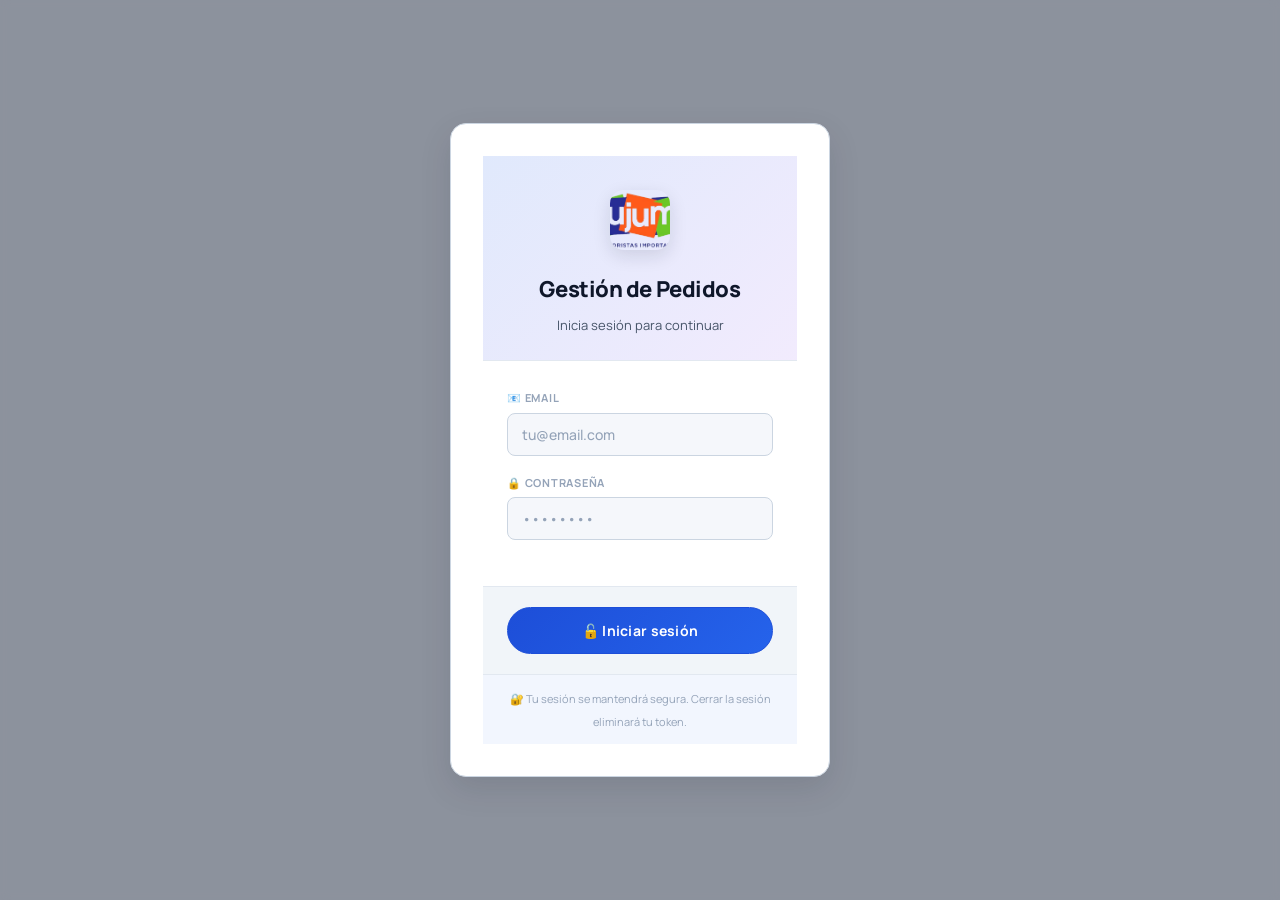
==== commit d24febac: "Tema claro, menú único y corrección de bugs Diseño - Paleta clara en todas las páginas (antes verde " ====
--- a/configuracion.html
+++ b/configuracion.html
@@ -57,31 +57,8 @@
       <span>Gestión de<br>Pedidos</span>
     </div>
 
-    <ul class="sidebar-nav">
-      <li><a href="index.html">
-        <svg width="17" height="17" viewBox="0 0 24 24" fill="none" stroke="currentColor" stroke-width="2" stroke-linecap="round" stroke-linejoin="round"><circle cx="9" cy="21" r="1"></circle><circle cx="20" cy="21" r="1"></circle><path d="M1 1h4l2.68 13.39a2 2 0 0 0 2 1.61h9.72a2 2 0 0 0 2-1.61L23 6H6"></path></svg>
-        <span>Pedidos</span>
-      </a></li>
-      <li><a href="Reportes.html">
-        <svg width="17" height="17" viewBox="0 0 24 24" fill="none" stroke="currentColor" stroke-width="2" stroke-linecap="round" stroke-linejoin="round"><line x1="18" y1="20" x2="18" y2="10"></line><line x1="12" y1="20" x2="12" y2="4"></line><line x1="6" y1="20" x2="6" y2="14"></line></svg>
-        <span>Reporte</span>
-      </a></li>
-      <li><a href="Historial.html">
-        <svg width="17" height="17" viewBox="0 0 24 24" fill="none" stroke="currentColor" stroke-width="2" stroke-linecap="round" stroke-linejoin="round"><circle cx="12" cy="12" r="10"></circle><polyline points="12 6 12 12 16 14"></polyline></svg>
-        <span>Historial</span>
-      </a></li>
-      <li><a href="Sacadores.html">
-        <svg width="17" height="17" viewBox="0 0 24 24" fill="none" stroke="currentColor" stroke-width="2" stroke-linecap="round" stroke-linejoin="round"><path d="M17 21v-2a4 4 0 0 0-4-4H5a4 4 0 0 0-4 4v2"></path><circle cx="9" cy="7" r="4"></circle><path d="M23 21v-2a4 4 0 0 0-3-3.87"></path><path d="M16 3.13a4 4 0 0 1 0 7.75"></path></svg>
-        <span>Sacadores</span>
-      </a></li>
-      <li><a href="#">
-        <svg width="17" height="17" viewBox="0 0 24 24" fill="none" stroke="currentColor" stroke-width="2" stroke-linecap="round" stroke-linejoin="round"><path d="M21 16V8a2 2 0 0 0-1-1.73l-7-4a2 2 0 0 0-2 0l-7 4A2 2 0 0 0 3 8v8a2 2 0 0 0 1 1.73l7 4a2 2 0 0 0 2 0l7-4A2 2 0 0 0 21 16z"></path><polyline points="3.27 6.96 12 12.01 20.73 6.96"></polyline><line x1="12" y1="22.08" x2="12" y2="12"></line></svg>
-        <span>Productos</span>
-      </a></li>
-      <li><a href="Configuracion.html" class="active">
-        <svg width="17" height="17" viewBox="0 0 24 24" fill="none" stroke="currentColor" stroke-width="2" stroke-linecap="round" stroke-linejoin="round"><circle cx="12" cy="12" r="3"></circle><path d="M19.4 15a1.65 1.65 0 0 0 .33 1.82l.06.06a2 2 0 1 1-2.83 2.83l-.06-.06a1.65 1.65 0 0 0-1.82-.33 1.65 1.65 0 0 0-1 1.51V21a2 2 0 0 1-4 0v-.09A1.65 1.65 0 0 0 9 19.4a1.65 1.65 0 0 0-1.82.33l-.06.06a2 2 0 1 1-2.83-2.83l.06-.06a1.65 1.65 0 0 0 .33-1.82 1.65 1.65 0 0 0-1.51-1H3a2 2 0 0 1 0-4h.09A1.65 1.65 0 0 0 4.6 9a1.65 1.65 0 0 0-.33-1.82l-.06-.06a2 2 0 1 1 2.83-2.83l.06.06a1.65 1.65 0 0 0 1.82.33H9a1.65 1.65 0 0 0 1-1.51V3a2 2 0 0 1 4 0v.09a1.65 1.65 0 0 0 1 1.51 1.65 1.65 0 0 0 1.82-.33l.06-.06a2 2 0 1 1 2.83 2.83l-.06.06a1.65 1.65 0 0 0-.33 1.82V9a1.65 1.65 0 0 0 1.51 1H21a2 2 0 0 1 0 4h-.09a1.65 1.65 0 0 0-1.51 1z"></path></svg>
-        <span>Configuración</span>
-      </a></li>
+    <ul class="sidebar-nav" data-menu>
+      <!-- Lo llena menu.js -->
     </ul>
 
     <div class="sidebar-clock">
@@ -139,18 +116,13 @@
     <div class="config-layout" style="display:flex;gap:20px;align-items:flex-start;">
 
       <!-- SUB-NAV -->
-      <nav class="config-subnav" style="flex:0 0 260px;background:var(--surface,#161622);border-radius:12px;padding:10px;">
+      <nav class="config-subnav" style="flex:0 0 260px;background:var(--bg-card);border:1px solid var(--border);border-radius:12px;padding:10px;">
         <button class="config-tab-btn active" data-tab="usuarios" onclick="mostrarTabConfig('usuarios')">👥 Gestión de Usuarios y Roles</button>
-        <button class="config-tab-btn" data-tab="general" onclick="mostrarTabConfig('general')">⚙️ Configuración General</button>
-        <button class="config-tab-btn" data-tab="sucursales" onclick="mostrarTabConfig('sucursales')">🏬 Sucursales</button>
         <button class="config-tab-btn" data-tab="horarios" onclick="mostrarTabConfig('horarios')">⏱️ Horarios y Pausas Automáticas</button>
-        <button class="config-tab-btn" data-tab="apariencia" onclick="mostrarTabConfig('apariencia')">🎨 Apariencia</button>
-        <button class="config-tab-btn" data-tab="notificaciones" onclick="mostrarTabConfig('notificaciones')">🔔 Notificaciones</button>
-        <button class="config-tab-btn" data-tab="parametros" onclick="mostrarTabConfig('parametros')">📦 Parámetros de Pedidos</button>
-        <button class="config-tab-btn" data-tab="seguridad" onclick="mostrarTabConfig('seguridad')">🔒 Seguridad</button>
-        <button class="config-tab-btn" data-tab="backups" onclick="mostrarTabConfig('backups')">💾 Copias de Seguridad</button>
-        <button class="config-tab-btn" data-tab="integraciones" onclick="mostrarTabConfig('integraciones')">🔌 Integraciones</button>
-        <button class="config-tab-btn" data-tab="reportes-config" onclick="mostrarTabConfig('reportes-config')">📊 Configuración de Reportes</button>
+        <div class="config-proximamente">
+          <strong>Próximamente</strong>
+          General · Sucursales · Apariencia · Notificaciones · Parámetros de pedidos · Seguridad · Copias de seguridad · Integraciones · Reportes
+        </div>
       </nav>
 
       <!-- PANEL -->
@@ -254,8 +226,8 @@
       <div class="modal-field">
         <label for="usr-rol">Rol</label>
         <select id="usr-rol">
-          <option value="Operador">Operador</option>
-          <option value="Administrador">Administrador</option>
+          <option value="operador">Operador</option>
+          <option value="admin">Administrador</option>
         </select>
       </div>
       <div class="modal-field" id="usr-activo-wrap" style="display:none;align-items:center;gap:8px;">
@@ -285,8 +257,10 @@
     font-size: 13px;
     cursor: pointer;
   }
-  .config-tab-btn:hover { background: var(--surface2, #1e1e2e); }
-  .config-tab-btn.active { background: var(--accent, #2d6a4f); color: #fff; font-weight: 600; }
+  .config-tab-btn:hover { background: var(--bg-elevated); }
+  .config-proximamente { margin-top: 10px; padding: 10px 12px; font-size: 12px; line-height: 1.6; color: var(--text-muted); border-top: 1px solid var(--border); }
+  .config-proximamente strong { display: block; color: var(--text-secondary); font-size: 11px; text-transform: uppercase; letter-spacing: .04em; }
+  .config-tab-btn.active { background: var(--accent); color: var(--text-on-accent); font-weight: 600; }
 </style>
 
 <!-- Scripts en orden correcto -->
@@ -305,5 +279,6 @@
   });
 </script>
 
+<script src="menu.js"></script>
 </body>
 </html>
--- a/styles.css
+++ b/styles.css
@@ -1,6 +1,7 @@
 /* ============================================================
    GESTIÓN DE PEDIDOS — DESIGN SYSTEM
-   Paleta: Bosque profundo (#0F2A1D → #E3EED4)
+   Tema claro: fondo gris muy claro, tarjetas blancas y azul como
+   color de marca. El verde queda solo para estados de "éxito".
    ============================================================ */
 
 /* ============================================================
@@ -10,45 +11,43 @@
 
 /* ============================================================
    TOKENS
-   — Los 5 tonos de la paleta viven tal cual como fondo/texto.
-   — Los estados (éxito/alerta/peligro/equipo) usan matices
-     complementarios (ámbar, terracota, petróleo) para no
-     competir visualmente con el verde de marca.
 ============================================================ */
 :root {
-  /* Superficie — construida a partir de #0F2A1D / #375534 */
-  --bg:            #0a160f;
-  --bg-surface:    #0f2118;
-  --bg-card:       #14281d;
-  --bg-elevated:   rgba(55, 85, 52, 0.32);
-  --border:        #223a2b;
-  --border-light:  #3a5a41;
-
-  /* Marca — #6B9071 y #375534 de la paleta */
-  --accent:        #6b9071;
-  --accent-soft:   #86a98d;
-  --accent-deep:   #375534;
-  --accent-glow:   rgba(107, 144, 113, 0.30);
-
-  /* Estados semánticos (complementarios, no verdes) */
-  --success:       #7fb88f;
-  --success-glow:  rgba(127, 184, 143, 0.24);
-  --warn:          #d9a441;
-  --warn-glow:     rgba(217, 164, 65, 0.22);
-  --danger:        #c1543c;
-  --danger-glow:   rgba(193, 84, 60, 0.22);
-  --team:          #4c8b93;
-  --team-glow:     rgba(76, 139, 147, 0.26);
-  --team-dim:      rgba(76, 139, 147, 0.13);
-
-  /* Texto — #E3EED4 y #AEC3B0 de la paleta */
-  --text-primary:   #e3eed4;
-  --text-secondary: #aec3b0;
-  --text-muted:     #6e8577;
+  /* Superficies */
+  --bg:            #f5f7fb;
+  --bg-surface:    #ffffff;
+  --bg-card:       #ffffff;
+  --bg-elevated:   #f1f5f9;
+  --border:        #e2e8f0;
+  --border-light:  #cbd5e1;
+
+  /* Marca (azul) */
+  --accent:        #2563eb;
+  --accent-soft:   #3b82f6;
+  --accent-deep:   #1d4ed8;
+  --accent-tint:   #eff6ff;
+  --accent-glow:   rgba(37, 99, 235, 0.16);
+
+  /* Estados */
+  --success:       #16a34a;
+  --success-glow:  rgba(22, 163, 74, 0.14);
+  --warn:          #d97706;
+  --warn-glow:     rgba(217, 119, 6, 0.14);
+  --danger:        #dc2626;
+  --danger-glow:   rgba(220, 38, 38, 0.12);
+  --team:          #7c3aed;
+  --team-glow:     rgba(124, 58, 237, 0.16);
+  --team-dim:      rgba(124, 58, 237, 0.08);
+
+  /* Texto */
+  --text-primary:   #0f172a;
+  --text-secondary: #475569;
+  --text-muted:     #94a3b8;
+  --text-on-accent: #ffffff;
 
   --radius-sm:  8px;
-  --radius:     14px;
-  --radius-lg:  20px;
+  --radius:     12px;
+  --radius-lg:  16px;
   --radius-pill: 999px;
 
   --font-ui:   'Manrope', sans-serif;
@@ -57,9 +56,14 @@
   --ease: cubic-bezier(0.22, 1, 0.36, 1);
   --ease-snap: cubic-bezier(0.34, 1.56, 0.64, 1);
 
-  --shadow-card:     0 4px 24px rgba(4, 12, 8, 0.5), 0 1px 3px rgba(4, 12, 8, 0.35);
-  --shadow-elevated: 0 24px 60px rgba(3, 9, 6, 0.6);
-  --shadow-glow:     0 0 26px var(--accent-glow);
+  --shadow-card:     0 1px 2px rgba(15, 23, 42, 0.05), 0 1px 3px rgba(15, 23, 42, 0.06);
+  --shadow-elevated: 0 12px 32px rgba(15, 23, 42, 0.12);
+  --shadow-glow:     0 0 0 3px var(--accent-glow);
+  --overlay:         rgba(15, 23, 42, 0.45);
+
+  /* Alias usados por algunos estilos en línea (antes caían a colores oscuros) */
+  --surface:  var(--bg-surface);
+  --surface2: var(--bg-elevated);
 
   /* Ancho del panel lateral, referenciado por el shell y el header */
   --sidebar-w: 240px;
@@ -76,28 +80,18 @@
 html { scroll-behavior: smooth; }
 
 ::selection {
-  background: var(--accent-deep);
+  background: var(--accent-glow);
   color: var(--text-primary);
 }
 
 body {
-  background:
-    radial-gradient(1100px 600px at 12% -10%, rgba(107, 144, 113, 0.10), transparent 60%),
-    radial-gradient(900px 500px at 100% 0%, rgba(55, 85, 52, 0.16), transparent 55%),
-    var(--bg);
+  background: var(--bg);
   color: var(--text-primary);
   font-family: var(--font-ui);
   font-size: 14px;
   line-height: 1.6;
   min-height: 100vh;
   padding: 24px 28px 60px;
-  background-image:
-    linear-gradient(var(--border) 1px, transparent 1px),
-    linear-gradient(90deg, var(--border) 1px, transparent 1px),
-    radial-gradient(1100px 600px at 12% -10%, rgba(107, 144, 113, 0.10), transparent 60%),
-    radial-gradient(900px 500px at 100% 0%, rgba(55, 85, 52, 0.16), transparent 55%);
-  background-size: 40px 40px, 40px 40px, auto, auto;
-  background-attachment: fixed;
 }
 
 /* Foco de teclado visible en toda la app */
@@ -214,7 +208,7 @@
 
 .navbar-links a.active {
   color: var(--accent-soft);
-  box-shadow: inset 0 0 0 1px rgba(107, 144, 113, 0.25);
+  box-shadow: inset 0 0 0 1px rgba(37, 99, 235, 0.25);
 }
 
 /* ============================================================
@@ -466,9 +460,9 @@
 button:active { transform: scale(0.96); }
 
 .add {
-  background: linear-gradient(135deg, var(--accent-deep), var(--accent));
-  color: var(--text-primary);
-  border-color: var(--accent-deep);
+  background: var(--accent);
+  color: var(--text-on-accent);
+  border-color: var(--accent);
 }
 .add:hover {
   box-shadow: 0 6px 20px var(--accent-glow);
@@ -559,7 +553,7 @@
 
 /* Tarjeta con equipo */
 .task.en-equipo {
-  border-color: rgba(76, 139, 147, 0.4);
+  border-color: rgba(124, 58, 237, 0.4);
 }
 .task.en-equipo::after {
   background: linear-gradient(90deg, var(--team), var(--accent));
@@ -620,7 +614,7 @@
 ============================================================ */
 .task-team {
   background: var(--team-dim);
-  border: 1px solid rgba(76, 139, 147, 0.28);
+  border: 1px solid rgba(124, 58, 237, 0.28);
   border-radius: var(--radius-sm);
   padding: 10px 12px;
   display: flex;
@@ -657,15 +651,15 @@
 }
 
 .member-role.lider {
-  background: rgba(76, 139, 147, 0.2);
+  background: rgba(124, 58, 237, 0.2);
   color: var(--team);
-  border: 1px solid rgba(76, 139, 147, 0.32);
+  border: 1px solid rgba(124, 58, 237, 0.32);
 }
 
 .member-role.auxiliar {
-  background: rgba(107, 144, 113, 0.15);
+  background: rgba(37, 99, 235, 0.15);
   color: var(--accent-soft);
-  border: 1px solid rgba(107, 144, 113, 0.28);
+  border: 1px solid rgba(37, 99, 235, 0.28);
 }
 
 .member-info {
@@ -684,7 +678,7 @@
 
 .btn-add-aux {
   background: transparent;
-  border: 1px dashed rgba(76, 139, 147, 0.45);
+  border: 1px dashed rgba(124, 58, 237, 0.45);
   color: var(--team);
   font-size: 11px;
   font-weight: 700;
@@ -722,13 +716,13 @@
 
 .badge-pausa.tipo-almuerzo {
   color: var(--warn);
-  border-color: rgba(217, 164, 65, 0.4);
+  border-color: rgba(217, 119, 6, 0.4);
   background: var(--warn-glow);
 }
 
 .badge-pausa.tipo-salida {
   color: var(--danger);
-  border-color: rgba(193, 84, 60, 0.4);
+  border-color: rgba(220, 38, 38, 0.4);
   background: var(--danger-glow);
 }
 
@@ -788,7 +782,7 @@
 
 .task.finalizado .task-timer {
   color: var(--success);
-  border-color: rgba(127, 184, 143, 0.3);
+  border-color: rgba(22, 163, 74, 0.3);
 }
 
 .task-tpp {
@@ -829,7 +823,7 @@
 .modal-overlay {
   position: fixed;
   inset: 0;
-  background: rgba(4, 10, 7, 0.78);
+  background: var(--overlay);
   backdrop-filter: blur(6px);
   z-index: 1000;
   display: flex;
@@ -871,7 +865,7 @@
 .modal-equipo {
   max-width: 460px;
   text-align: center;
-  border-color: rgba(76, 139, 147, 0.4);
+  border-color: rgba(124, 58, 237, 0.4);
   box-shadow: var(--shadow-elevated), 0 0 40px var(--team-glow);
 }
 
@@ -902,7 +896,7 @@
 
 .equipo-lider-preview {
   background: var(--team-dim);
-  border: 1px solid rgba(76, 139, 147, 0.3);
+  border: 1px solid rgba(124, 58, 237, 0.3);
   border-radius: var(--radius-sm);
   padding: 14px 16px;
   display: flex;
@@ -916,8 +910,8 @@
   width: 40px;
   height: 40px;
   border-radius: 50%;
-  background: rgba(76, 139, 147, 0.2);
-  border: 1px solid rgba(76, 139, 147, 0.4);
+  background: rgba(124, 58, 237, 0.2);
+  border: 1px solid rgba(124, 58, 237, 0.4);
   display: flex;
   align-items: center;
   justify-content: center;
@@ -999,7 +993,7 @@
 
 .equipo-btn-add-more {
   background: transparent;
-  border: 1px dashed rgba(76, 139, 147, 0.45);
+  border: 1px dashed rgba(124, 58, 237, 0.45);
   color: var(--team);
   font-size: 12px;
   font-weight: 700;
@@ -1027,7 +1021,7 @@
 }
 
 .modal-btn.team {
-  background: linear-gradient(135deg, #3c6c73, var(--team));
+  background: linear-gradient(135deg, #6d28d9, var(--team));
   color: white;
   border-color: var(--team);
 }
@@ -1175,8 +1169,8 @@
 }
 
 .modal-btn.success {
-  background: linear-gradient(135deg, #4f8a63, var(--success));
-  color: #08150c;
+  background: linear-gradient(135deg, #15803d, var(--success));
+  color: #ffffff;
   border-color: var(--success);
 }
 .modal-btn.success:hover {
@@ -1361,7 +1355,7 @@
 #modal-login-overlay {
   position: fixed;
   inset: 0;
-  background: rgba(4, 10, 7, 0.82);
+  background: var(--overlay);
   backdrop-filter: blur(5px);
   display: flex;
   align-items: center;
@@ -1396,7 +1390,7 @@
 .login-header {
   text-align: center;
   padding: 34px 24px 24px;
-  background: linear-gradient(135deg, rgba(107, 144, 113, 0.14), rgba(76, 139, 147, 0.10));
+  background: linear-gradient(135deg, rgba(37, 99, 235, 0.14), rgba(124, 58, 237, 0.10));
   border-bottom: 1px solid var(--border);
 }
 
@@ -1406,7 +1400,7 @@
   margin-bottom: 16px;
   border-radius: 14px;
   object-fit: cover;
-  box-shadow: 0 6px 18px rgba(4, 10, 7, 0.5);
+  box-shadow: 0 6px 18px rgba(15, 23, 42, 0.12);
 }
 
 .login-header h2 {
@@ -1534,7 +1528,7 @@
 .login-footer-info {
   padding: 12px 24px;
   text-align: center;
-  background: rgba(107, 144, 113, 0.06);
+  background: rgba(37, 99, 235, 0.06);
   border-top: 1px solid var(--border);
 }
 
@@ -1574,7 +1568,7 @@
   right: 24px;
   z-index: 999;
   background: var(--warn-glow);
-  border: 1px solid rgba(217, 164, 65, 0.5);
+  border: 1px solid rgba(217, 119, 6, 0.5);
   color: var(--warn);
   font-size: 13px;
   font-weight: 700;
@@ -1582,7 +1576,7 @@
   border-radius: var(--radius-pill);
   cursor: pointer;
   backdrop-filter: blur(8px);
-  box-shadow: 0 6px 22px rgba(217, 164, 65, 0.18);
+  box-shadow: 0 6px 22px rgba(217, 119, 6, 0.18);
   display: flex;
   align-items: center;
   gap: 8px;
@@ -1592,9 +1586,9 @@
 }
 
 .btn-float-extras:hover {
-  background: rgba(217, 164, 65, 0.28);
+  background: rgba(217, 119, 6, 0.28);
   transform: translateY(-3px);
-  box-shadow: 0 10px 28px rgba(217, 164, 65, 0.28);
+  box-shadow: 0 10px 28px rgba(217, 119, 6, 0.28);
 }
 
 @keyframes floatBtn {
@@ -1691,12 +1685,12 @@
 }
 
 .sidebar-nav a.active {
-  background: linear-gradient(135deg, rgba(107, 144, 113, 0.22), rgba(55, 85, 52, 0.22));
-  color: var(--text-primary);
-  border-color: rgba(107, 144, 113, 0.35);
-}
-
-.sidebar-nav a.active svg { opacity: 1; color: var(--accent-soft); }
+  background: var(--accent-tint);
+  color: var(--accent-deep);
+  border-color: rgba(37, 99, 235, 0.22);
+}
+
+.sidebar-nav a.active svg { opacity: 1; color: var(--accent); }
 
 .sidebar-quick {
   background: var(--bg-surface);
@@ -2010,7 +2004,7 @@
 
 .stat-card.activos     .stat-card-icon { background: var(--accent-glow);  color: var(--accent-soft); }
 .stat-card.pausados    .stat-card-icon { background: var(--warn-glow);    color: var(--warn); }
-.stat-card.finalizados .stat-card-icon { background: rgba(107,144,113,0.16); color: var(--success); }
+.stat-card.finalizados .stat-card-icon { background: rgba(37,99,235,0.16); color: var(--success); }
 .stat-card.total       .stat-card-icon { background: var(--team-glow);    color: var(--team); }
 
 .stat-card-body { display: flex; flex-direction: column; gap: 4px; min-width: 0; }
@@ -2238,3 +2232,37 @@
 @media (max-width: 480px) {
   .task-actions { grid-template-columns: 1fr; }
 }
+
+
+/* ============================================================
+   AJUSTES DEL REDISEÑO (tema claro)
+============================================================ */
+/* Pedido finalizado: sin botones de acción, con una etiqueta */
+.task-finalizado-tag { display: none; }
+.task.finalizado .task-actions,
+.task.finalizado .btn-add-aux { display: none; }
+.task.finalizado .task-finalizado-tag {
+  display: block; text-align: center; padding: 8px; border-radius: var(--radius-sm);
+  background: var(--success-glow); color: var(--success); font-weight: 700; font-size: 12px;
+}
+
+/* Sacadores: tarjetas en cuadrícula (antes ocupaban todo el ancho) */
+#sacadores-list {
+  display: grid;
+  grid-template-columns: repeat(auto-fill, minmax(320px, 1fr));
+  gap: 16px;
+}
+#sacadores-list .empty-state { grid-column: 1 / -1; }
+/* Inactivo: gris (antes usaba el estilo "finalizado", en verde) */
+.task.inactivo { opacity: .7; border-color: var(--border); }
+.task.inactivo::after { background: var(--border-light); }
+.task .btn-action.btn-neutral {
+  background: var(--bg-surface); color: var(--text-secondary); border-color: var(--border-light);
+}
+.task .btn-action.btn-neutral:hover { color: var(--accent); border-color: var(--accent); }
+
+/* Historial: la tabla se desplaza en vez de partir los nombres palabra por palabra */
+.historial-scroll { overflow-x: auto; }
+#historial-table td, #historial-table th { white-space: nowrap; }
+#historial-table td.col-equipo { white-space: normal; min-width: 200px; max-width: 280px; font-family: var(--font-ui); }
+#historial-table td.col-sacador { font-family: var(--font-ui); font-weight: 600; }
